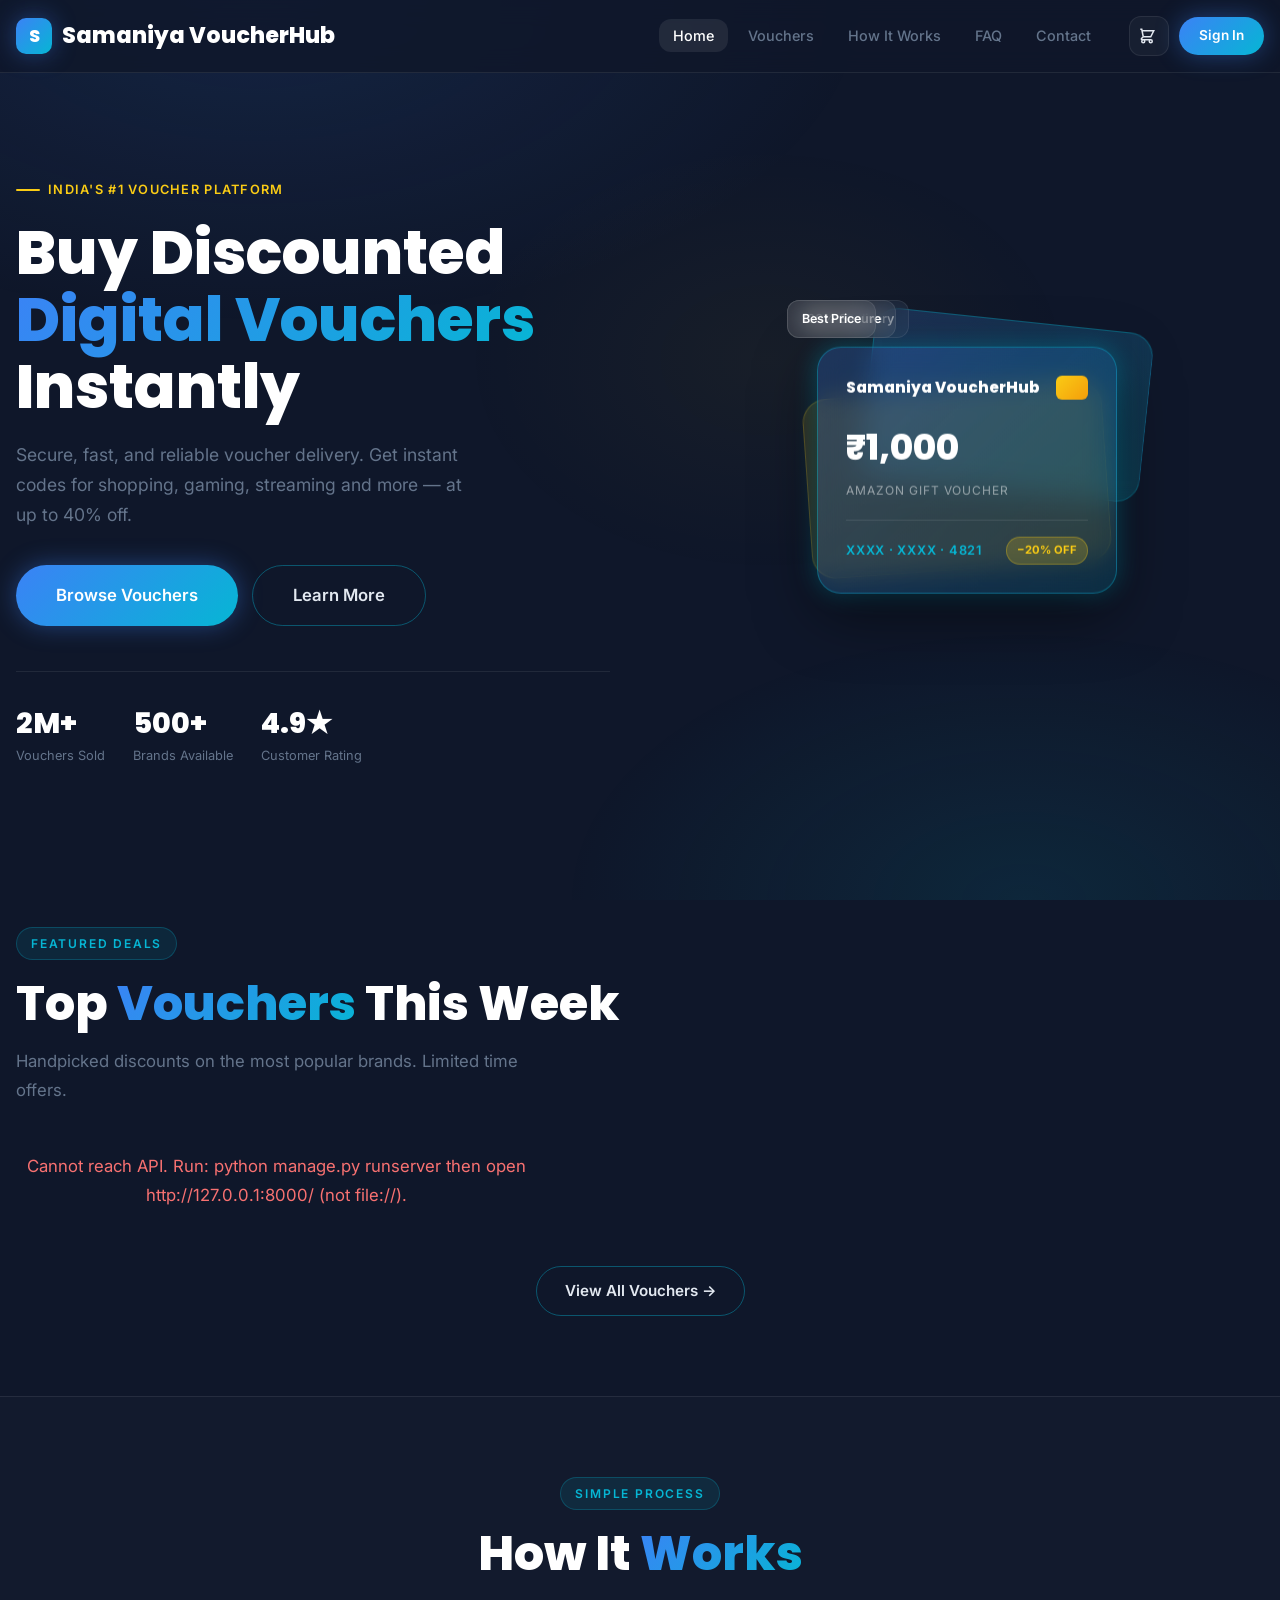
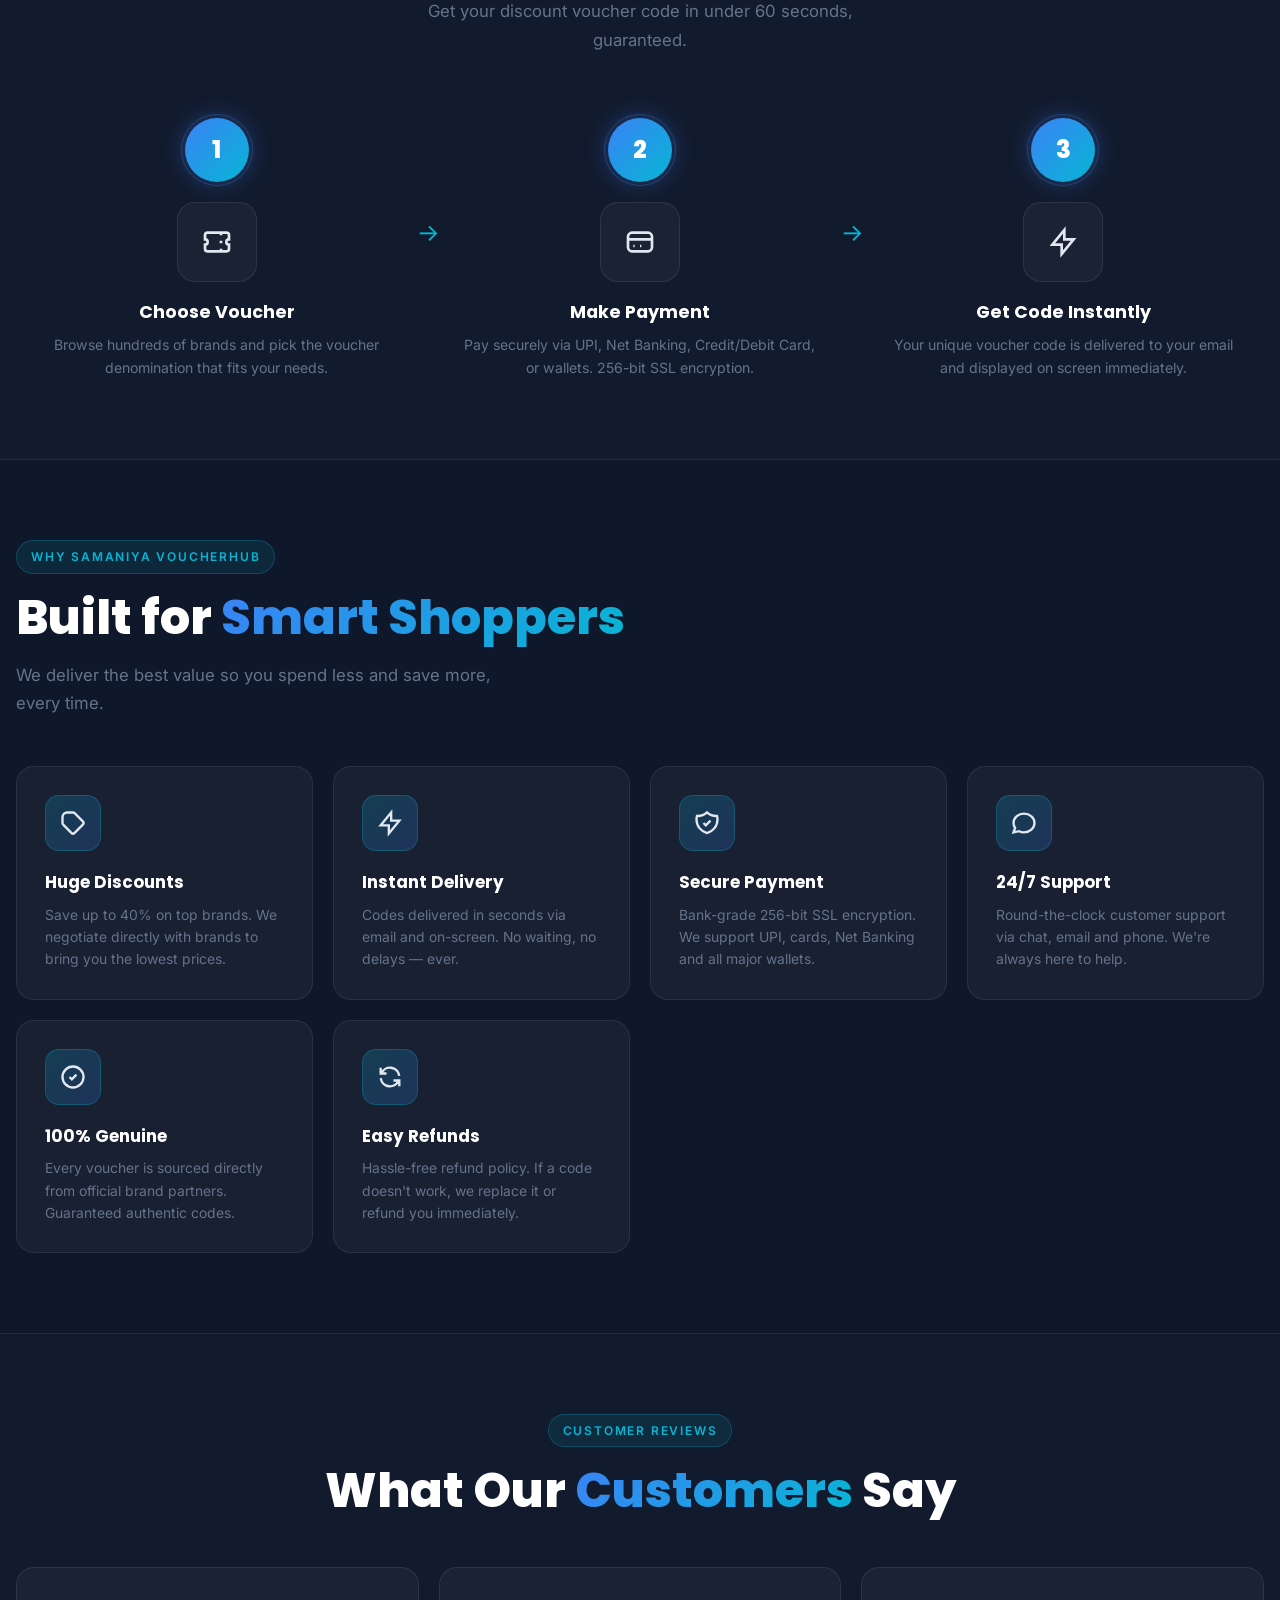
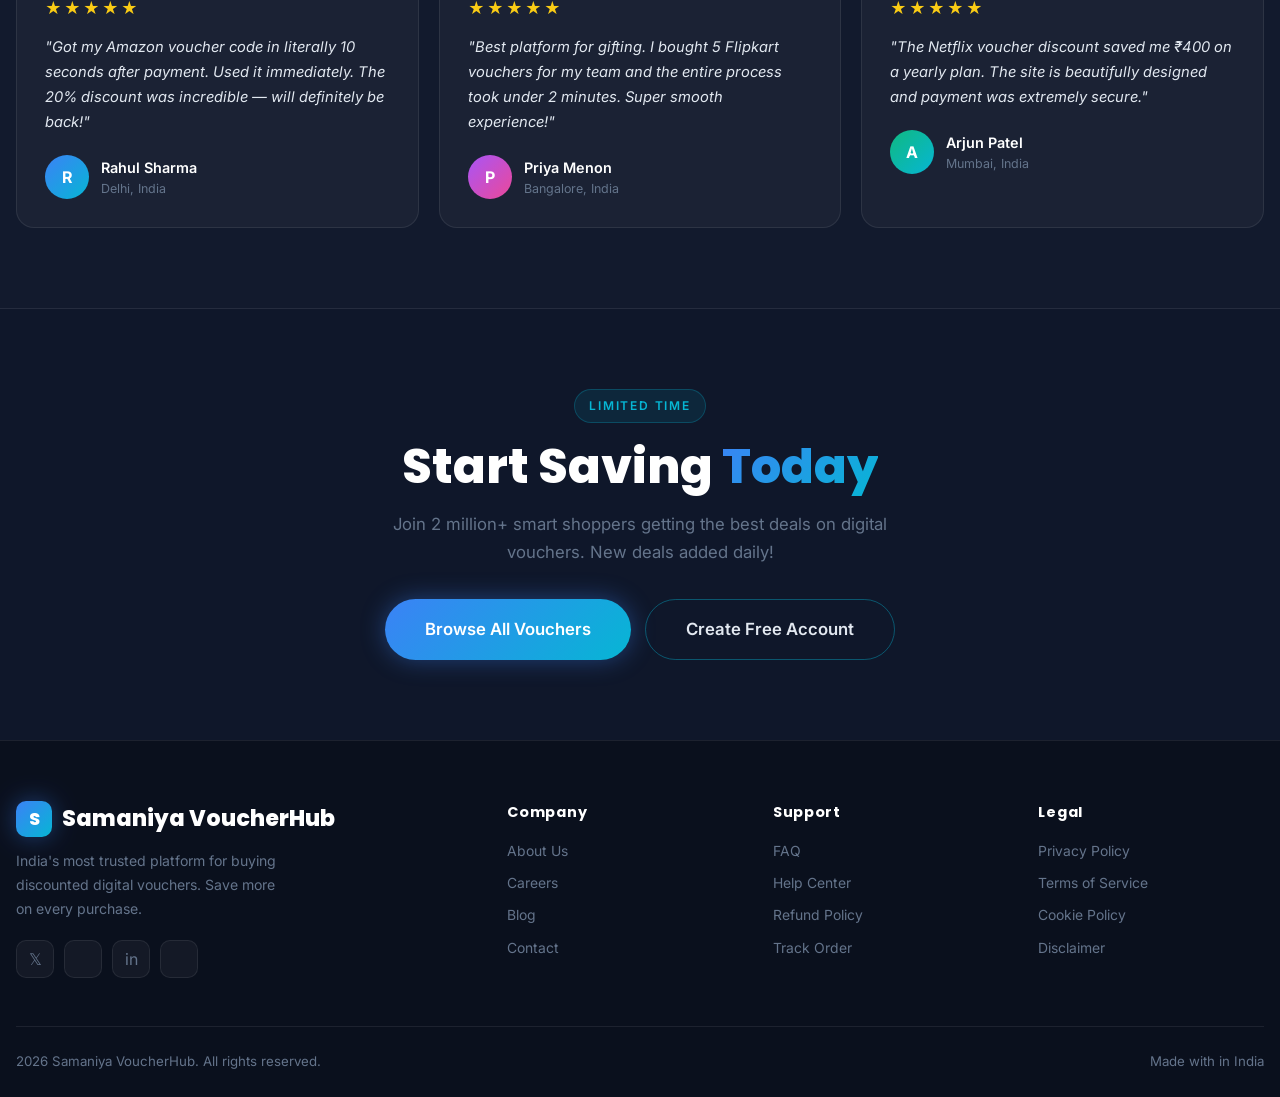
==== frontend/index.html @ b37094f5 "Initial commit - Samaniya VoucherHub" ====
<!DOCTYPE html>
<html lang="en">
<head>
  <meta charset="UTF-8" />
  <meta name="viewport" content="width=device-width, initial-scale=1.0" />
  <title>Samaniya VoucherHub — Buy Discounted Digital Vouchers Instantly</title>
  <link rel="stylesheet" href="css/style.css?v=12" />
</head>
<body>

<!-- Page Loader -->
<div id="loader">
  <div class="loader-inner">
    <div class="loader-logo">
      <div class="nav-logo-icon">S</div> Samaniya VoucherHub
    </div>
    <div class="loader-bar"><div class="loader-bar-fill"></div></div>
  </div>
</div>

<!-- Particles Canvas -->
<canvas id="particles" style="position:fixed;inset:0;width:100%;height:100%;pointer-events:none;z-index:0;opacity:0.6;"></canvas>

<!-- ── NAVBAR ──────────────────────────────────────────── -->
<nav class="navbar">
  <div class="nav-inner">
    <a href="index.html" class="nav-logo">
      <div class="nav-logo-icon">S</div> Samaniya VoucherHub
    </a>

    <ul class="nav-links">
      <li><a href="index.html" class="active">Home</a></li>
      <li><a href="vouchers.html">Vouchers</a></li>
      <li><a href="index.html#how-it-works">How It Works</a></li>
      <li><a href="faq.html">FAQ</a></li>
      <li><a href="contact.html">Contact</a></li>
    </ul>

    <div class="nav-actions">
      <a href="cart.html" class="cart-btn" title="Cart"><svg fill="none" stroke="currentColor" stroke-width="2" viewBox="0 0 24 24" style="width:18px;height:18px;vertical-align:text-bottom;margin-right:4px;"><path d="M3 3h2l.4 2M7 13h10l4-8H5.4M7 13L5.4 5M7 13l-2.293 2.293c-.63.63-.184 1.707.707 1.707H17m0 0a2 2 0 100 4 2 2 0 000-4zm-8 2a2 2 0 11-4 0 2 2 0 014 0z"></path></svg>
        <span class="cart-count" style="display:none">0</span>
      </a>
      <a href="login.html" class="btn btn-primary btn-sm">Sign In</a>
      <button class="hamburger" aria-label="Menu">
        
      </button>
    </div>
  </div>

  <!-- Mobile menu -->
  <div class="mobile-menu">
    <a href="index.html">Home</a>
    <a href="vouchers.html">Vouchers</a>
    <a href="index.html#how-it-works">How It Works</a>
    <a href="faq.html">FAQ</a>
    <a href="contact.html">Contact</a>
    <a href="login.html" style="color: var(--cyan); font-weight: 600;">Sign In</a>
  </div>
</nav>

<!-- ── HERO ───────────────────────────────────────────────── -->
<section class="hero">
  <!-- Left content -->
  <div class="hero-content">
    <div class="hero-eyebrow">India's #1 Voucher Platform</div>

    <h1 class="hero-title">
      Buy Discounted<br>
      <span class="text-gradient">Digital Vouchers</span><br>
      Instantly
    </h1>

    <p class="hero-sub">
      Secure, fast, and reliable voucher delivery. Get instant codes for shopping, gaming, streaming and more — at up to 40% off.
    </p>

    <div class="hero-btns">
      <a href="vouchers.html" class="btn btn-primary btn-lg">
         Browse Vouchers
      </a>
      <a href="index.html#how-it-works" class="btn btn-outline btn-lg">
        Learn More
      </a>
    </div>

    <div class="hero-stats">
      <div>
        <div class="hero-stat-num">2M+</div>
        <div class="hero-stat-label">Vouchers Sold</div>
      </div>
      <div>
        <div class="hero-stat-num">500+</div>
        <div class="hero-stat-label">Brands Available</div>
      </div>
      <div>
        <div class="hero-stat-num">4.9★</div>
        <div class="hero-stat-label">Customer Rating</div>
      </div>
    </div>
  </div>

  <!-- Right visual -->
  <div class="hero-visual">
    <div class="hero-card-stack">
      <!-- Background decorative cards -->
      <div class="hero-card-bg"></div>
      <div class="hero-card-bg"></div>

      <!-- Main floating voucher card -->
      <div class="hero-main-card">
        <div class="hero-card-top">
          <div class="hero-card-logo">Samaniya VoucherHub</div>
          <div class="hero-card-chip"></div>
        </div>
        <div class="hero-card-amount">₹1,000</div>
        <div class="hero-card-label">AMAZON GIFT VOUCHER</div>
        <div class="hero-card-bottom">
          <div class="hero-card-code">XXXX · XXXX · 4821</div>
          <div class="hero-card-badge">−20% OFF</div>
        </div>
      </div>

      <!-- Floating tags -->
      <div class="hero-float">
        <div class="float-tag"> Instant Delivery</div>
      </div>
      <div class="hero-float">
        <div class="float-tag"> 100% Secure</div>
      </div>
      <div class="hero-float">
        <div class="float-tag"> Best Price</div>
      </div>
    </div>
  </div>
</section>

<!-- ── FEATURED VOUCHERS ─────────────────────────────────── -->
<section class="voucher-section" id="featured">
  <div class="section-header reveal">
    <div class="section-label"> Featured Deals</div>
    <h2 class="section-title">Top <span class="text-gradient">Vouchers</span> This Week</h2>
    <p class="section-subtitle">Handpicked discounts on the most popular brands. Limited time offers.</p>
  </div>

  <p id="featured-vouchers-status" class="section-subtitle" style="display:none;margin-bottom:1rem;text-align:center;"></p>
  <div id="featured-vouchers-grid" class="vouchers-grid"></div>

  <div style="text-align:center;margin-top:2.5rem;">
    <a href="vouchers.html" class="btn btn-outline">View All Vouchers →</a>
  </div>
</section>

<!-- ── HOW IT WORKS ──────────────────────────────────────── -->
<section class="hiw-section" id="how-it-works">
  <div class="hiw-inner">
    <div class="hiw-header reveal">
      <div class="section-label"> Simple Process</div>
      <h2 class="section-title">How It <span class="text-gradient">Works</span></h2>
      <p class="section-subtitle">Get your discount voucher code in under 60 seconds, guaranteed.</p>
    </div>

    <div class="hiw-steps">

      <div class="hiw-step reveal">
        <div class="hiw-num">1</div>
        <div class="hiw-icon-wrap"><svg fill="none" stroke="currentColor" stroke-width="2" viewBox="0 0 24 24" style="width:32px;height:32px;"><path d="M15 5v2m0 4v2m0 4v2M5 5a2 2 0 00-2 2v3a2 2 0 110 4v3a2 2 0 002 2h14a2 2 0 002-2v-3a2 2 0 110-4V7a2 2 0 00-2-2H5z"></path></svg></div>
        <div class="hiw-step-title">Choose Voucher</div>
        <div class="hiw-step-desc">Browse hundreds of brands and pick the voucher denomination that fits your needs.</div>
      </div>

      <div class="hiw-arrow reveal">→</div>

      <div class="hiw-step reveal">
        <div class="hiw-num">2</div>
        <div class="hiw-icon-wrap"><svg fill="none" stroke="currentColor" stroke-width="2" viewBox="0 0 24 24" style="width:32px;height:32px;"><path d="M3 10h18M7 15h1m4 0h1m-7 4h12a3 3 0 003-3V8a3 3 0 00-3-3H6a3 3 0 00-3 3v8a3 3 0 003 3z"></path></svg></div>
        <div class="hiw-step-title">Make Payment</div>
        <div class="hiw-step-desc">Pay securely via UPI, Net Banking, Credit/Debit Card, or wallets. 256-bit SSL encryption.</div>
      </div>

      <div class="hiw-arrow reveal">→</div>

      <div class="hiw-step reveal">
        <div class="hiw-num">3</div>
        <div class="hiw-icon-wrap"><svg fill="none" stroke="currentColor" stroke-width="2" viewBox="0 0 24 24" style="width:32px;height:32px;"><path d="M13 10V3L4 14h7v7l9-11h-7z"></path></svg></div>
        <div class="hiw-step-title">Get Code Instantly</div>
        <div class="hiw-step-desc">Your unique voucher code is delivered to your email and displayed on screen immediately.</div>
      </div>

    </div>
  </div>
</section>

<!-- ── WHY CHOOSE US ─────────────────────────────────────── -->
<section class="features-section">
  <div class="section-header reveal">
    <div class="section-label"> Why Samaniya VoucherHub</div>
    <h2 class="section-title">Built for <span class="text-gradient">Smart Shoppers</span></h2>
    <p class="section-subtitle">We deliver the best value so you spend less and save more, every time.</p>
  </div>

  <div class="features-grid">
    <div class="feature-card reveal">
      <div class="feature-icon"><svg fill="none" stroke="currentColor" stroke-width="2" viewBox="0 0 24 24" style="width:28px;height:28px;"><path d="M7 7h.01M7 3h5c.512 0 1.024.195 1.414.586l7 7a2 2 0 010 2.828l-7 7a2 2 0 01-2.828 0l-7-7A1.994 1.994 0 013 12V7a4 4 0 014-4z"></path></svg></div>
      <div class="feature-title">Huge Discounts</div>
      <div class="feature-desc">Save up to 40% on top brands. We negotiate directly with brands to bring you the lowest prices.</div>
    </div>
    <div class="feature-card reveal">
      <div class="feature-icon"><svg fill="none" stroke="currentColor" stroke-width="2" viewBox="0 0 24 24" style="width:28px;height:28px;"><path d="M13 10V3L4 14h7v7l9-11h-7z"></path></svg></div>
      <div class="feature-title">Instant Delivery</div>
      <div class="feature-desc">Codes delivered in seconds via email and on-screen. No waiting, no delays — ever.</div>
    </div>
    <div class="feature-card reveal">
      <div class="feature-icon"><svg fill="none" stroke="currentColor" stroke-width="2" viewBox="0 0 24 24" style="width:28px;height:28px;"><path d="M9 12l2 2 4-4m5.618-4.016A11.955 11.955 0 0112 2.944a11.955 11.955 0 01-8.618 3.04A12.02 12.02 0 003 9c0 5.591 3.824 10.29 9 11.622 5.176-1.332 9-6.03 9-11.622 0-1.042-.133-2.052-.382-3.016z"></path></svg></div>
      <div class="feature-title">Secure Payment</div>
      <div class="feature-desc">Bank-grade 256-bit SSL encryption. We support UPI, cards, Net Banking and all major wallets.</div>
    </div>
    <div class="feature-card reveal">
      <div class="feature-icon"><svg fill="none" stroke="currentColor" stroke-width="2" viewBox="0 0 24 24" style="width:28px;height:28px;"><path d="M8 12h.01M12 12h.01M16 12h.01M21 12c0 4.418-4.03 8-9 8a9.863 9.863 0 01-4.255-.949L3 20l1.395-3.72C3.512 15.042 3 13.574 3 12c0-4.418 4.03-8 9-8s9 3.582 9 8z"></path></svg></div>
      <div class="feature-title">24/7 Support</div>
      <div class="feature-desc">Round-the-clock customer support via chat, email and phone. We're always here to help.</div>
    </div>
    <div class="feature-card reveal">
      <div class="feature-icon"><svg fill="none" stroke="currentColor" stroke-width="2" viewBox="0 0 24 24" style="width:28px;height:28px;"><path d="M9 12l2 2 4-4m6 2a9 9 0 11-18 0 9 9 0 0118 0z"></path></svg></div>
      <div class="feature-title">100% Genuine</div>
      <div class="feature-desc">Every voucher is sourced directly from official brand partners. Guaranteed authentic codes.</div>
    </div>
    <div class="feature-card reveal">
      <div class="feature-icon"><svg fill="none" stroke="currentColor" stroke-width="2" viewBox="0 0 24 24" style="width:28px;height:28px;"><path d="M4 4v5h.582m15.356 2A8.001 8.001 0 004.582 9m0 0H9m11 11v-5h-.581m0 0a8.003 8.003 0 01-15.357-2m15.357 2H15"></path></svg></div>
      <div class="feature-title">Easy Refunds</div>
      <div class="feature-desc">Hassle-free refund policy. If a code doesn't work, we replace it or refund you immediately.</div>
    </div>
  </div>
</section>

<!-- ── TESTIMONIALS ──────────────────────────────────────── -->
<section class="testimonials-section">
  <div class="testimonials-inner">
    <div class="testimonials-header reveal">
      <div class="section-label"> Customer Reviews</div>
      <h2 class="section-title">What Our <span class="text-gradient">Customers</span> Say</h2>
    </div>

    <div class="testimonials-grid">
      <div class="testi-card reveal">
        <div class="testi-stars">★★★★★</div>
        <div class="testi-text">"Got my Amazon voucher code in literally 10 seconds after payment. Used it immediately. The 20% discount was incredible — will definitely be back!"</div>
        <div class="testi-author">
          <div class="testi-avatar">R</div>
          <div>
            <div class="testi-name">Rahul Sharma</div>
            <div class="testi-role">Delhi, India</div>
          </div>
        </div>
      </div>

      <div class="testi-card reveal">
        <div class="testi-stars">★★★★★</div>
        <div class="testi-text">"Best platform for gifting. I bought 5 Flipkart vouchers for my team and the entire process took under 2 minutes. Super smooth experience!"</div>
        <div class="testi-author">
          <div class="testi-avatar" style="background:linear-gradient(135deg,#a855f7,#ec4899)">P</div>
          <div>
            <div class="testi-name">Priya Menon</div>
            <div class="testi-role">Bangalore, India</div>
          </div>
        </div>
      </div>

      <div class="testi-card reveal">
        <div class="testi-stars">★★★★★</div>
        <div class="testi-text">"The Netflix voucher discount saved me ₹400 on a yearly plan. The site is beautifully designed and payment was extremely secure."</div>
        <div class="testi-author">
          <div class="testi-avatar" style="background:linear-gradient(135deg,#10b981,#06b6d4)">A</div>
          <div>
            <div class="testi-name">Arjun Patel</div>
            <div class="testi-role">Mumbai, India</div>
          </div>
        </div>
      </div>
    </div>
  </div>
</section>

<!-- ── CTA BANNER ────────────────────────────────────────── -->
<section style="padding:80px 1rem;">
  <div style="max-width:700px;margin:auto;text-align:center;" class="reveal">
    <div class="section-label"> Limited Time</div>
    <h2 class="section-title">Start Saving <span class="text-gradient">Today</span></h2>
    <p class="section-subtitle" style="margin-inline:auto;margin-bottom:2rem;">
      Join 2 million+ smart shoppers getting the best deals on digital vouchers. New deals added daily!
    </p>
    <div style="display:flex;gap:14px;justify-content:center;flex-wrap:wrap;">
      <a href="vouchers.html" class="btn btn-primary btn-lg">Browse All Vouchers</a>
      <a href="login.html" class="btn btn-outline btn-lg">Create Free Account</a>
    </div>
  </div>
</section>

<!-- ── FOOTER ────────────────────────────────────────────── -->
<footer>
  <div class="footer-inner">
    <div class="footer-top">
      <div class="footer-brand">
        <div class="nav-logo" style="margin-bottom:12px;">
          <div class="nav-logo-icon">S</div> Samaniya VoucherHub
        </div>
        <p>India's most trusted platform for buying discounted digital vouchers. Save more on every purchase.</p>
        <div class="footer-social">
          <a href="#" class="social-btn" title="Twitter">𝕏</a>
          <a href="#" class="social-btn" title="Instagram"></a>
          <a href="#" class="social-btn" title="LinkedIn">in</a>
          <a href="#" class="social-btn" title="YouTube"></a>
        </div>
      </div>
      <div class="footer-col">
        <h4>Company</h4>
        <a href="#">About Us</a>
        <a href="#">Careers</a>
        <a href="#">Blog</a>
        <a href="contact.html">Contact</a>
      </div>
      <div class="footer-col">
        <h4>Support</h4>
        <a href="faq.html">FAQ</a>
        <a href="#">Help Center</a>
        <a href="#">Refund Policy</a>
        <a href="#">Track Order</a>
      </div>
      <div class="footer-col">
        <h4>Legal</h4>
        <a href="#">Privacy Policy</a>
        <a href="#">Terms of Service</a>
        <a href="#">Cookie Policy</a>
        <a href="#">Disclaimer</a>
      </div>
    </div>
    <div class="footer-bottom">
      <span> 2026 Samaniya VoucherHub. All rights reserved.</span>
      <span>Made with  in India</span>
    </div>
  </div>
</footer>

<!-- Toast -->
<div class="toast" id="toast">
  <span class="toast-icon" style="display:none;"></span>
  <span class="toast-msg"></span>
</div>

<script src="js/script.js?v=12"></script>
</body>
</html>
---- frontend/css/style.css ----
/* ============================================================
   Samaniya VoucherHub — Main Stylesheet
   Futuristic Glassmorphism Fintech Design
   ============================================================ */

@import url('https://fonts.googleapis.com/css2?family=Inter:wght@300;400;500;600;700&family=Poppins:wght@400;600;700;800&display=swap');

/* ── CSS Custom Properties ───────────────────────────────── */
:root {
  --deep-blue:    #0F172A;
  --navy:         #0d1526;
  --electric:     #3B82F6;
  --cyan:         #06B6D4;
  --yellow:       #FACC15;
  --pink:         #F472B6;
  --surface:      rgba(255,255,255,0.04);
  --surface-h:    rgba(255,255,255,0.08);
  --border:       rgba(255,255,255,0.08);
  --border-h:     rgba(6,182,212,0.4);
  --text:         #E2E8F0;
  --muted:        #64748B;
  --radius-sm:    12px;
  --radius:       18px;
  --radius-lg:    24px;
  --shadow:       0 8px 32px rgba(0,0,0,0.4);
  --glow-blue:    0 0 24px rgba(59,130,246,0.4);
  --glow-cyan:    0 0 24px rgba(6,182,212,0.4);
  --glow-yellow:  0 0 24px rgba(250,204,21,0.4);
  --transition:   0.3s cubic-bezier(0.4,0,0.2,1);
  --font-display: 'Poppins', sans-serif;
  --font-body:    'Inter', sans-serif;
}

/* ── Reset & Base ────────────────────────────────────────── */
*, *::before, *::after { box-sizing: border-box; margin: 0; padding: 0; }

html { scroll-behavior: smooth; font-size: 16px; }

body {
  font-family: var(--font-body);
  background: var(--deep-blue);
  color: var(--text);
  line-height: 1.6;
  overflow-x: hidden;
  min-height: 100vh;
}

/* Animated starfield background */
body::before {
  content: '';
  position: fixed;
  inset: 0;
  background:
    radial-gradient(ellipse 80% 60% at 20% 0%, rgba(59,130,246,0.12) 0%, transparent 60%),
    radial-gradient(ellipse 60% 50% at 80% 100%, rgba(6,182,212,0.10) 0%, transparent 60%),
    radial-gradient(ellipse 40% 40% at 60% 40%, rgba(250,204,21,0.04) 0%, transparent 60%);
  pointer-events: none;
  z-index: 0;
}

body > * { position: relative; z-index: 1; }

img { max-width: 100%; display: block; }
a { text-decoration: none; color: inherit; }
ul { list-style: none; }
button { cursor: pointer; font-family: var(--font-body); border: none; }

/* ── Utility Classes ─────────────────────────────────────── */
.container { width: min(1280px, 100% - 2rem); margin-inline: auto; }
.sr-only { position: absolute; width: 1px; height: 1px; overflow: hidden; clip: rect(0,0,0,0); }

.section-label {
  display: inline-flex;
  align-items: center;
  gap: 8px;
  font-size: 0.75rem;
  font-weight: 600;
  letter-spacing: 0.15em;
  text-transform: uppercase;
  color: var(--cyan);
  background: rgba(6,182,212,0.1);
  border: 1px solid rgba(6,182,212,0.25);
  padding: 6px 14px;
  border-radius: 99px;
  margin-bottom: 1rem;
}

.section-title {
  font-family: var(--font-display);
  font-size: clamp(2rem, 4vw, 3rem);
  font-weight: 800;
  line-height: 1.15;
  color: #fff;
  margin-bottom: 1rem;
}

.section-subtitle {
  font-size: 1.05rem;
  color: var(--muted);
  max-width: 520px;
  line-height: 1.7;
}

.text-gradient {
  background: linear-gradient(135deg, var(--electric), var(--cyan));
  -webkit-background-clip: text;
  -webkit-text-fill-color: transparent;
  background-clip: text;
}

.text-yellow { color: var(--yellow); }

/* ── Glass Card ──────────────────────────────────────────── */
.glass {
  background: var(--surface);
  backdrop-filter: blur(10px);
  -webkit-backdrop-filter: blur(10px);
  border: 1px solid var(--border);
  border-radius: var(--radius);
  box-shadow: var(--shadow);
}

/* ── Buttons ─────────────────────────────────────────────── */
.btn {
  display: inline-flex;
  align-items: center;
  gap: 8px;
  padding: 12px 28px;
  border-radius: 99px;
  font-weight: 600;
  font-size: 0.95rem;
  transition: var(--transition);
  white-space: nowrap;
}

.btn-primary {
  background: linear-gradient(135deg, var(--electric), var(--cyan));
  color: #fff;
  box-shadow: var(--glow-blue);
}
.btn-primary:hover {
  transform: translateY(-2px);
  box-shadow: 0 0 36px rgba(59,130,246,0.6);
}

.btn-outline {
  background: transparent;
  color: var(--text);
  border: 1px solid var(--border-h);
}
.btn-outline:hover {
  background: var(--surface-h);
  border-color: var(--cyan);
  color: var(--cyan);
  transform: translateY(-2px);
}

.btn-yellow {
  background: linear-gradient(135deg, var(--yellow), #f59e0b);
  color: #0F172A;
  font-weight: 700;
  box-shadow: var(--glow-yellow);
}
.btn-yellow:hover {
  transform: translateY(-2px);
  box-shadow: 0 0 40px rgba(250,204,21,0.7);
}

.btn-sm { padding: 8px 20px; font-size: 0.85rem; }
.btn-lg { padding: 16px 40px; font-size: 1.05rem; }

/* ── Navbar ──────────────────────────────────────────────── */
.navbar {
  position: sticky;
  top: 0;
  z-index: 100;
  background: rgba(15,23,42,0.8);
  backdrop-filter: blur(12px);
  -webkit-backdrop-filter: blur(12px);
  border-bottom: 1px solid var(--border);
  padding: 0 1rem;
}

.nav-inner {
  display: flex;
  align-items: center;
  gap: 24px;
  height: 72px;
  max-width: 1440px;
  margin-inline: auto;
}

.nav-logo {
  display: flex;
  align-items: center;
  gap: 10px;
  font-family: var(--font-display);
  font-size: 1.4rem;
  font-weight: 800;
  color: #fff;
  margin-right: auto; /* Pushes everything else to the right */
}
.nav-logo-icon {
  width: 36px; height: 36px;
  background: linear-gradient(135deg, var(--electric), var(--cyan));
  border-radius: 10px;
  display: grid;
  place-items: center;
  font-size: 1.1rem;
  box-shadow: var(--glow-blue);
}

.nav-links {
  display: flex;
  align-items: center;
  gap: 6px;
}
.nav-links a {
  padding: 8px 14px;
  border-radius: var(--radius-sm);
  font-size: 0.9rem;
  font-weight: 500;
  color: var(--muted);
  transition: var(--transition);
}
.nav-links a:hover, .nav-links a.active {
  color: #fff;
  background: var(--surface-h);
}

.nav-actions { display: flex; align-items: center; gap: 10px; }

.cart-btn {
  position: relative;
  background: var(--surface);
  border: 1px solid var(--border);
  color: var(--text);
  width: 40px; height: 40px;
  border-radius: var(--radius-sm);
  display: grid;
  place-items: center;
  font-size: 1.1rem;
  transition: var(--transition);
}
.cart-btn:hover { border-color: var(--cyan); color: var(--cyan); }
.cart-count {
  position: absolute;
  top: -6px; right: -6px;
  background: var(--yellow);
  color: #0F172A;
  font-size: 0.65rem;
  font-weight: 700;
  width: 18px; height: 18px;
  border-radius: 50%;
  display: grid;
  place-items: center;
}

.hamburger {
  display: none;
  flex-direction: column;
  gap: 5px;
  background: none;
  padding: 6px;
}
.hamburger span {
  display: block;
  width: 24px; height: 2px;
  background: var(--text);
  border-radius: 2px;
  transition: var(--transition);
}
.hamburger.active span:nth-child(1) { transform: translateY(7px) rotate(45deg); }
.hamburger.active span:nth-child(2) { opacity: 0; }
.hamburger.active span:nth-child(3) { transform: translateY(-7px) rotate(-45deg); }

/* Mobile nav */
.mobile-menu {
  display: none;
  flex-direction: column;
  gap: 4px;
  padding: 12px 0 16px;
  border-top: 1px solid var(--border);
}
.mobile-menu.open { display: flex; }
.mobile-menu a {
  padding: 10px 16px;
  border-radius: var(--radius-sm);
  color: var(--muted);
  font-weight: 500;
  transition: var(--transition);
}
.mobile-menu a:hover { color: #fff; background: var(--surface-h); }

/* ── Hero ────────────────────────────────────────────────── */
.hero {
  padding: 100px 1rem 80px;
  display: grid;
  grid-template-columns: 1fr 1fr;
  gap: 60px;
  align-items: center;
  max-width: 1280px;
  margin-inline: auto;
}

.hero-eyebrow {
  display: inline-flex;
  align-items: center;
  gap: 8px;
  font-size: 0.8rem;
  font-weight: 600;
  letter-spacing: 0.1em;
  text-transform: uppercase;
  color: var(--yellow);
  margin-bottom: 20px;
}
.hero-eyebrow::before {
  content: '';
  width: 24px; height: 2px;
  background: var(--yellow);
  border-radius: 2px;
}

.hero-title {
  font-family: var(--font-display);
  font-size: clamp(2.4rem, 5vw, 3.8rem);
  font-weight: 800;
  line-height: 1.1;
  color: #fff;
  margin-bottom: 1.2rem;
}

.hero-sub {
  font-size: 1.1rem;
  color: var(--muted);
  max-width: 460px;
  margin-bottom: 2.2rem;
  line-height: 1.7;
}

.hero-btns { display: flex; gap: 14px; flex-wrap: wrap; }

.hero-stats {
  display: flex;
  gap: 28px;
  margin-top: 2.8rem;
  padding-top: 1.8rem;
  border-top: 1px solid var(--border);
}
.hero-stat-num {
  font-family: var(--font-display);
  font-size: 1.8rem;
  font-weight: 800;
  color: #fff;
}
.hero-stat-label { font-size: 0.8rem; color: var(--muted); }

/* Hero visual */
.hero-visual {
  position: relative;
  display: flex;
  align-items: center;
  justify-content: center;
}

.hero-card-stack {
  position: relative;
  width: 360px;
  height: 340px;
}

.hero-card-bg {
  position: absolute;
  border-radius: var(--radius-lg);
  transition: var(--transition);
}
.hero-card-bg:nth-child(1) {
  width: 280px; height: 170px;
  background: linear-gradient(135deg, rgba(59,130,246,0.2), rgba(6,182,212,0.2));
  border: 1px solid rgba(6,182,212,0.3);
  top: 20px; right: 0;
  backdrop-filter: blur(10px);
  transform: rotate(6deg);
}
.hero-card-bg:nth-child(2) {
  width: 300px; height: 180px;
  background: linear-gradient(135deg, rgba(250,204,21,0.15), rgba(245,158,11,0.15));
  border: 1px solid rgba(250,204,21,0.25);
  top: 90px; left: 20px;
  backdrop-filter: blur(10px);
  transform: rotate(-4deg);
}

.hero-main-card {
  position: absolute;
  top: 50%; left: 50%;
  transform: translate(-50%, -50%);
  width: 300px;
  background: linear-gradient(135deg, rgba(59,130,246,0.25), rgba(6,182,212,0.15));
  border: 1px solid rgba(6,182,212,0.4);
  border-radius: var(--radius-lg);
  padding: 28px;
  backdrop-filter: blur(12px);
  box-shadow: 0 20px 60px rgba(0,0,0,0.5), var(--glow-cyan);
  animation: floatCard 4s ease-in-out infinite;
}

@keyframes floatCard {
  0%, 100% { transform: translate(-50%, -50%) translateY(0); }
  50% { transform: translate(-50%, -50%) translateY(-14px); }
}

.hero-card-top { display: flex; align-items: center; justify-content: space-between; margin-bottom: 20px; }
.hero-card-logo { font-family: var(--font-display); font-weight: 800; font-size: 0.95rem; color: #fff; }
.hero-card-chip {
  width: 32px; height: 24px;
  background: linear-gradient(135deg, var(--yellow), #f59e0b);
  border-radius: 6px;
}
.hero-card-amount {
  font-family: var(--font-display);
  font-size: 2.2rem;
  font-weight: 800;
  color: #fff;
  margin-bottom: 4px;
}
.hero-card-label { font-size: 0.75rem; color: rgba(255,255,255,0.5); letter-spacing: 0.08em; }
.hero-card-bottom {
  display: flex;
  align-items: center;
  justify-content: space-between;
  margin-top: 20px;
  padding-top: 16px;
  border-top: 1px solid rgba(255,255,255,0.1);
}
.hero-card-code { font-size: 0.8rem; color: var(--cyan); font-weight: 600; letter-spacing: 0.06em; }
.hero-card-badge {
  background: rgba(250,204,21,0.2);
  color: var(--yellow);
  font-size: 0.7rem;
  font-weight: 700;
  padding: 4px 10px;
  border-radius: 99px;
  border: 1px solid rgba(250,204,21,0.3);
}

/* Floating elements */
.hero-float {
  position: absolute;
  animation: floatBubble 3s ease-in-out infinite;
}
.hero-float:nth-child(1) { top: 10px; left: 10px; animation-delay: 0s; }
.hero-float:nth-child(2) { bottom: 30px; right: 10px; animation-delay: 1.2s; }
.hero-float:nth-child(3) { top: 40%; left: -20px; animation-delay: 0.6s; }

@keyframes floatBubble {
  0%, 100% { transform: translateY(0); }
  50% { transform: translateY(-10px); }
}

.float-tag {
  background: var(--surface);
  border: 1px solid var(--border);
  border-radius: var(--radius-sm);
  padding: 8px 14px;
  font-size: 0.78rem;
  font-weight: 600;
  color: #fff;
  backdrop-filter: blur(12px);
  white-space: nowrap;
  display: flex;
  align-items: center;
  gap: 6px;
}

/* ── Voucher Cards ───────────────────────────────────────── */
.voucher-section { padding: 80px 1rem; max-width: 1280px; margin-inline: auto; }
.section-header { margin-bottom: 3rem; }

.vouchers-grid {
  display: grid;
  grid-template-columns: repeat(auto-fill, minmax(300px, 1fr));
  gap: 24px;
}

.voucher-card {
  position: relative;
  border-radius: var(--radius-lg);
  display: flex;
  flex-direction: column;
  overflow: hidden;
  border: 1px solid var(--border);
  transition: transform 0.35s cubic-bezier(0.4,0,0.2,1), box-shadow 0.35s;
  cursor: default;
}

.vc-img-wrap {
  width: 100%;
  height: 160px;
  position: relative;
  background: rgba(0,0,0,0.2);
  border-bottom: 1px solid rgba(255,255,255,0.05);
}
.vc-img {
  width: 100%;
  height: 100%;
  object-fit: cover;
  transition: transform 0.5s;
}
.voucher-card:hover .vc-img {
  transform: scale(1.05);
}
.vc-body {
  padding: 24px;
  flex: 1;
  display: flex;
  flex-direction: column;
}

.voucher-card::before {
  content: '';
  position: absolute;
  inset: 0;
  border-radius: inherit;
  opacity: 0;
  pointer-events: none;
  transition: opacity 0.35s;
}

.voucher-card:hover {
  transform: translateY(-8px);
}

.voucher-card:hover::before { opacity: 1; }

/* Card color themes */
.vc-blue {
  background: linear-gradient(135deg, rgba(59,130,246,0.18) 0%, rgba(6,182,212,0.12) 100%);
}
.vc-blue:hover { box-shadow: 0 20px 60px rgba(59,130,246,0.3), var(--glow-blue); }
.vc-blue::before { background: linear-gradient(135deg, rgba(59,130,246,0.05), transparent); }

.vc-purple {
  background: linear-gradient(135deg, rgba(168,85,247,0.18) 0%, rgba(59,130,246,0.12) 100%);
}
.vc-purple:hover { box-shadow: 0 20px 60px rgba(168,85,247,0.3); }

.vc-cyan {
  background: linear-gradient(135deg, rgba(6,182,212,0.18) 0%, rgba(16,185,129,0.12) 100%);
}
.vc-cyan:hover { box-shadow: 0 20px 60px rgba(6,182,212,0.3), var(--glow-cyan); }

.vc-yellow {
  background: linear-gradient(135deg, rgba(250,204,21,0.18) 0%, rgba(245,158,11,0.12) 100%);
}
.vc-yellow:hover { box-shadow: 0 20px 60px rgba(250,204,21,0.25), var(--glow-yellow); }

.vc-pink {
  background: linear-gradient(135deg, rgba(244,114,182,0.18) 0%, rgba(168,85,247,0.12) 100%);
}
.vc-pink:hover { box-shadow: 0 20px 60px rgba(244,114,182,0.3); }

.vc-green {
  background: linear-gradient(135deg, rgba(16,185,129,0.18) 0%, rgba(6,182,212,0.12) 100%);
}
.vc-green:hover { box-shadow: 0 20px 60px rgba(16,185,129,0.3); }

.vc-top {
  display: flex;
  align-items: flex-start;
  justify-content: space-between;
  margin-bottom: 20px;
}

.vc-icon {
  width: 52px; height: 52px;
  border-radius: 14px;
  display: grid;
  place-items: center;
  font-size: 1.5rem;
  background: rgba(255,255,255,0.08);
  border: 1px solid rgba(255,255,255,0.1);
}

.vc-badge {
  font-size: 0.72rem;
  font-weight: 700;
  padding: 5px 12px;
  border-radius: 99px;
  letter-spacing: 0.05em;
}
.badge-hot { background: rgba(239,68,68,0.2); color: #f87171; border: 1px solid rgba(239,68,68,0.3); }
.badge-new { background: rgba(16,185,129,0.2); color: #34d399; border: 1px solid rgba(16,185,129,0.3); }
.badge-popular { background: rgba(250,204,21,0.2); color: var(--yellow); border: 1px solid rgba(250,204,21,0.3); }

.vc-brand { font-size: 0.8rem; color: var(--muted); margin-bottom: 4px; }
.vc-name {
  font-family: var(--font-display);
  font-size: 1.15rem;
  font-weight: 700;
  color: #fff;
  margin-bottom: 16px;
}

.vc-prices {
  display: flex;
  align-items: baseline;
  gap: 10px;
  margin-bottom: 16px;
}
.vc-price {
  font-family: var(--font-display);
  font-size: 1.9rem;
  font-weight: 800;
  color: #fff;
}
.vc-original {
  font-size: 0.9rem;
  color: var(--muted);
  text-decoration: line-through;
}
.vc-discount {
  font-size: 0.8rem;
  font-weight: 700;
  color: #34d399;
  background: rgba(16,185,129,0.1);
  padding: 3px 8px;
  border-radius: 6px;
}

.vc-divider {
  height: 1px;
  background: rgba(255,255,255,0.07);
  margin: 16px 0;
}

.vc-meta {
  display: flex;
  align-items: center;
  gap: 16px;
  margin-bottom: 20px;
}
.vc-meta-item {
  display: flex;
  align-items: center;
  gap: 5px;
  font-size: 0.78rem;
  color: var(--muted);
}

.vc-btn {
  position: relative;
  z-index: 10;
  width: 100%;
  padding: 12px;
  border-radius: var(--radius-sm);
  font-weight: 600;
  font-size: 0.9rem;
  background: rgba(255,255,255,0.07);
  border: 1px solid rgba(255,255,255,0.1);
  color: #fff;
  transition: var(--transition);
  display: flex;
  align-items: center;
  justify-content: center;
  gap: 8px;
}
.vc-btn:hover {
  background: linear-gradient(135deg, var(--electric), var(--cyan));
  border-color: transparent;
  box-shadow: var(--glow-blue);
  transform: none;
}
.vc-btn:disabled { opacity: 0.88; cursor: not-allowed; }

/* ── How It Works ────────────────────────────────────────── */
.hiw-section {
  padding: 80px 1rem;
  background: rgba(255,255,255,0.015);
  border-top: 1px solid var(--border);
  border-bottom: 1px solid var(--border);
}

.hiw-inner { max-width: 1280px; margin-inline: auto; }
.hiw-header { text-align: center; margin-bottom: 4rem; }
.hiw-header .section-subtitle { margin-inline: auto; }

.hiw-steps {
  display: grid;
  grid-template-columns: 1fr auto 1fr auto 1fr;
  align-items: start;
  gap: 0;
}

.hiw-arrow {
  align-self: center;
  margin-top: -2rem;
  color: var(--cyan);
  font-size: 1.5rem;
  opacity: 0.5;
}

.hiw-step {
  text-align: center;
  padding: 0 20px;
}

.hiw-num {
  width: 64px; height: 64px;
  border-radius: 50%;
  background: linear-gradient(135deg, var(--electric), var(--cyan));
  display: flex;
  align-items: center;
  justify-content: center;
  font-family: var(--font-display);
  font-size: 1.5rem;
  font-weight: 800;
  color: #fff;
  margin: 0 auto 20px;
  box-shadow: var(--glow-blue);
  position: relative;
}
.hiw-num::after {
  content: '';
  position: absolute;
  inset: -4px;
  border-radius: 50%;
  border: 1px solid rgba(59,130,246,0.3);
}

.hiw-icon-wrap {
  width: 80px; height: 80px;
  border-radius: var(--radius);
  background: var(--surface);
  border: 1px solid var(--border);
  display: grid;
  place-items: center;
  font-size: 2rem;
  margin: 0 auto 16px;
  transition: var(--transition);
}
.hiw-step:hover .hiw-icon-wrap {
  background: rgba(6,182,212,0.1);
  border-color: var(--cyan);
  box-shadow: var(--glow-cyan);
}

.hiw-step-title {
  font-family: var(--font-display);
  font-size: 1.1rem;
  font-weight: 700;
  color: #fff;
  margin-bottom: 8px;
}
.hiw-step-desc { font-size: 0.88rem; color: var(--muted); line-height: 1.6; }

/* ── Features ────────────────────────────────────────────── */
.features-section { padding: 80px 1rem; max-width: 1280px; margin-inline: auto; }

.features-grid {
  display: grid;
  grid-template-columns: repeat(auto-fill, minmax(240px, 1fr));
  gap: 20px;
}

.feature-card {
  padding: 28px;
  border-radius: var(--radius);
  background: var(--surface);
  border: 1px solid var(--border);
  transition: var(--transition);
}
.feature-card:hover {
  background: var(--surface-h);
  border-color: var(--border-h);
  transform: translateY(-4px);
  box-shadow: var(--glow-cyan);
}

.feature-icon {
  width: 56px; height: 56px;
  border-radius: 14px;
  background: linear-gradient(135deg, rgba(6,182,212,0.2), rgba(59,130,246,0.2));
  border: 1px solid rgba(6,182,212,0.25);
  display: grid;
  place-items: center;
  font-size: 1.5rem;
  margin-bottom: 18px;
}

.feature-title {
  font-family: var(--font-display);
  font-size: 1.05rem;
  font-weight: 700;
  color: #fff;
  margin-bottom: 8px;
}
.feature-desc { font-size: 0.87rem; color: var(--muted); line-height: 1.6; }

/* ── Testimonials ────────────────────────────────────────── */
.testimonials-section {
  padding: 80px 1rem;
  background: rgba(255,255,255,0.015);
  border-top: 1px solid var(--border);
  border-bottom: 1px solid var(--border);
}
.testimonials-inner { max-width: 1280px; margin-inline: auto; }
.testimonials-header { text-align: center; margin-bottom: 3rem; }

.testimonials-grid {
  display: grid;
  grid-template-columns: repeat(auto-fill, minmax(300px, 1fr));
  gap: 20px;
}

.testi-card {
  padding: 28px;
  border-radius: var(--radius);
  background: var(--surface);
  border: 1px solid var(--border);
  transition: var(--transition);
}
.testi-card:hover {
  background: var(--surface-h);
  border-color: var(--border-h);
  transform: translateY(-4px);
}

.testi-stars { color: var(--yellow); margin-bottom: 14px; font-size: 1rem; letter-spacing: 2px; }
.testi-text { font-size: 0.92rem; color: var(--text); line-height: 1.7; margin-bottom: 20px; font-style: italic; }

.testi-author { display: flex; align-items: center; gap: 12px; }
.testi-avatar {
  width: 44px; height: 44px;
  border-radius: 50%;
  background: linear-gradient(135deg, var(--electric), var(--cyan));
  display: grid;
  place-items: center;
  font-weight: 700;
  font-size: 1rem;
  color: #fff;
  flex-shrink: 0;
}
.testi-name { font-weight: 600; font-size: 0.9rem; color: #fff; }
.testi-role { font-size: 0.78rem; color: var(--muted); }

/* ── Footer ──────────────────────────────────────────────── */
footer {
  background: rgba(0,0,0,0.3);
  border-top: 1px solid var(--border);
  padding: 60px 1rem 24px;
}
.footer-inner { max-width: 1280px; margin-inline: auto; }

.footer-top {
  display: grid;
  grid-template-columns: 2fr 1fr 1fr 1fr;
  gap: 40px;
  margin-bottom: 48px;
}

.footer-brand p { font-size: 0.88rem; color: var(--muted); margin-top: 12px; max-width: 260px; line-height: 1.7; }

.footer-social {
  display: flex;
  gap: 10px;
  margin-top: 20px;
}
.social-btn {
  width: 38px; height: 38px;
  border-radius: 10px;
  background: var(--surface);
  border: 1px solid var(--border);
  display: grid;
  place-items: center;
  font-size: 1rem;
  transition: var(--transition);
  color: var(--muted);
}
.social-btn:hover { border-color: var(--cyan); color: var(--cyan); background: rgba(6,182,212,0.1); }

.footer-col h4 {
  font-family: var(--font-display);
  font-size: 0.9rem;
  font-weight: 700;
  color: #fff;
  margin-bottom: 16px;
  letter-spacing: 0.05em;
}
.footer-col a {
  display: block;
  font-size: 0.87rem;
  color: var(--muted);
  margin-bottom: 10px;
  transition: color 0.2s;
}
.footer-col a:hover { color: var(--cyan); }

.footer-bottom {
  display: flex;
  align-items: center;
  justify-content: space-between;
  padding-top: 24px;
  border-top: 1px solid var(--border);
  font-size: 0.83rem;
  color: var(--muted);
}

/* ── Filter / Search (vouchers page) ─────────────────────── */
.page-hero {
  padding: 60px 1rem 40px;
  max-width: 1280px;
  margin-inline: auto;
}

.search-bar {
  display: flex;
  align-items: center;
  gap: 12px;
  background: var(--surface);
  border: 1px solid var(--border);
  border-radius: 99px;
  padding: 6px 6px 6px 20px;
  max-width: 540px;
  transition: border-color 0.2s;
}
.search-bar:focus-within { border-color: var(--cyan); box-shadow: var(--glow-cyan); }
.search-bar input {
  flex: 1;
  background: none;
  border: none;
  outline: none;
  font-family: var(--font-body);
  font-size: 0.95rem;
  color: var(--text);
}
.search-bar input::placeholder { color: var(--muted); }

.filter-tabs {
  display: flex;
  flex-wrap: wrap;
  gap: 10px;
  margin-top: 24px;
}
.filter-tab {
  padding: 8px 20px;
  border-radius: 99px;
  font-size: 0.85rem;
  font-weight: 600;
  background: var(--surface);
  border: 1px solid var(--border);
  color: var(--muted);
  transition: var(--transition);
  cursor: pointer;
}
.filter-tab:hover, .filter-tab.active {
  background: linear-gradient(135deg, var(--electric), var(--cyan));
  border-color: transparent;
  color: #fff;
  box-shadow: var(--glow-blue);
}

/* ── Cart Page ───────────────────────────────────────────── */
.cart-section { padding: 60px 1rem; max-width: 1280px; margin-inline: auto; }
.cart-layout { display: grid; grid-template-columns: 1fr 360px; gap: 28px; align-items: start; }

.cart-item {
  display: flex;
  align-items: center;
  gap: 16px;
  padding: 20px;
  border-radius: var(--radius);
  background: var(--surface);
  border: 1px solid var(--border);
  margin-bottom: 14px;
  transition: var(--transition);
}
.cart-item:hover { border-color: var(--border-h); }

.cart-item-icon {
  width: 56px; height: 56px;
  border-radius: 14px;
  display: grid;
  place-items: center;
  font-size: 1.4rem;
  flex-shrink: 0;
  background: rgba(255,255,255,0.06);
}

.cart-item-info { flex: 1; }
.cart-item-name { font-weight: 600; color: #fff; margin-bottom: 2px; }
.cart-item-sub { font-size: 0.8rem; color: var(--muted); }

.qty-ctrl {
  display: flex;
  align-items: center;
  gap: 10px;
  background: rgba(255,255,255,0.05);
  border: 1px solid var(--border);
  border-radius: 10px;
  padding: 4px;
}
.qty-btn {
  width: 30px; height: 30px;
  border-radius: 8px;
  background: var(--surface-h);
  border: none;
  color: #fff;
  font-size: 1.1rem;
  display: grid;
  place-items: center;
  transition: var(--transition);
}
.qty-btn:hover { background: var(--electric); }
.qty-num { width: 28px; text-align: center; font-weight: 600; }

.cart-item-price { font-family: var(--font-display); font-weight: 700; font-size: 1.1rem; color: #fff; }

.remove-btn {
  background: rgba(239,68,68,0.1);
  border: 1px solid rgba(239,68,68,0.2);
  color: #f87171;
  width: 36px; height: 36px;
  border-radius: 10px;
  display: grid;
  place-items: center;
  font-size: 1rem;
  transition: var(--transition);
}
.remove-btn:hover { background: rgba(239,68,68,0.25); }

.cart-summary {
  padding: 28px;
  border-radius: var(--radius-lg);
  background: var(--surface);
  border: 1px solid var(--border);
  position: sticky;
  top: 88px;
}
.cart-summary h3 {
  font-family: var(--font-display);
  font-size: 1.1rem;
  font-weight: 700;
  color: #fff;
  margin-bottom: 20px;
  padding-bottom: 16px;
  border-bottom: 1px solid var(--border);
}
.summary-row {
  display: flex;
  justify-content: space-between;
  margin-bottom: 12px;
  font-size: 0.9rem;
  color: var(--muted);
}
.summary-row.total {
  font-weight: 700;
  font-size: 1.1rem;
  color: #fff;
  margin-top: 16px;
  padding-top: 16px;
  border-top: 1px solid var(--border);
}
.summary-row.total span:last-child { color: var(--cyan); }

.coupon-input {
  display: flex;
  gap: 8px;
  margin: 20px 0;
}
.coupon-input input {
  flex: 1;
  background: rgba(255,255,255,0.04);
  border: 1px solid var(--border);
  border-radius: var(--radius-sm);
  padding: 10px 14px;
  font-family: var(--font-body);
  font-size: 0.9rem;
  color: var(--text);
  outline: none;
  transition: border-color 0.2s;
}
.coupon-input input:focus { border-color: var(--cyan); }

/* ── Checkout ────────────────────────────────────────────── */
.checkout-section { padding: 60px 1rem; max-width: 1280px; margin-inline: auto; }
.checkout-layout { display: grid; grid-template-columns: 1fr 380px; gap: 28px; align-items: start; }

.checkout-form label {
  display: block;
  font-size: 0.82rem;
  font-weight: 600;
  color: var(--muted);
  letter-spacing: 0.06em;
  text-transform: uppercase;
  margin-bottom: 6px;
}
.checkout-form input,
.checkout-form select,
.checkout-form textarea {
  width: 100%;
  background: rgba(255,255,255,0.04);
  border: 1px solid var(--border);
  border-radius: var(--radius-sm);
  padding: 12px 16px;
  font-family: var(--font-body);
  font-size: 0.95rem;
  color: var(--text);
  outline: none;
  transition: border-color 0.2s, box-shadow 0.2s;
  margin-bottom: 18px;
}
.checkout-form input:focus,
.checkout-form select:focus,
.checkout-form textarea:focus {
  border-color: var(--cyan);
  box-shadow: 0 0 0 3px rgba(6,182,212,0.12);
}
.checkout-form select { appearance: none; }

.form-row { display: grid; grid-template-columns: 1fr 1fr; gap: 16px; }

.payment-methods { display: flex; flex-direction: column; gap: 12px; margin-bottom: 20px; }
.pay-method {
  display: flex;
  align-items: center;
  gap: 14px;
  padding: 16px;
  border-radius: var(--radius-sm);
  border: 1px solid var(--border);
  cursor: pointer;
  transition: var(--transition);
}
.pay-method:hover, .pay-method.selected {
  border-color: var(--cyan);
  background: rgba(6,182,212,0.06);
}
.pay-method input[type="radio"] { accent-color: var(--cyan); width: 18px; height: 18px; }
.pay-method-icon { font-size: 1.4rem; }
.pay-method-label { font-weight: 600; font-size: 0.92rem; color: #fff; }
.pay-method-sub { font-size: 0.77rem; color: var(--muted); }

/* ── Login ───────────────────────────────────────────────── */
.auth-page {
  min-height: 100vh;
  display: grid;
  place-items: center;
  padding: 40px 1rem;
}

.auth-card {
  width: min(440px, 100%);
  padding: 44px;
  border-radius: var(--radius-lg);
  background: rgba(255,255,255,0.04);
  border: 1px solid var(--border);
  backdrop-filter: blur(20px);
  box-shadow: 0 24px 80px rgba(0,0,0,0.5);
}

.auth-logo {
  text-align: center;
  margin-bottom: 32px;
}
.auth-title {
  font-family: var(--font-display);
  font-size: 1.8rem;
  font-weight: 800;
  color: #fff;
  margin-bottom: 6px;
}
.auth-sub { font-size: 0.9rem; color: var(--muted); }

.auth-card label {
  display: block;
  font-size: 0.82rem;
  font-weight: 600;
  color: var(--muted);
  letter-spacing: 0.06em;
  text-transform: uppercase;
  margin-bottom: 6px;
}
.auth-card input {
  width: 100%;
  background: rgba(255,255,255,0.04);
  border: 1px solid var(--border);
  border-radius: var(--radius-sm);
  padding: 13px 16px;
  font-family: var(--font-body);
  font-size: 0.95rem;
  color: var(--text);
  outline: none;
  transition: border-color 0.2s, box-shadow 0.2s;
  margin-bottom: 18px;
}
.auth-card input:focus {
  border-color: var(--cyan);
  box-shadow: 0 0 0 3px rgba(6,182,212,0.12);
}
.auth-card input::placeholder { color: var(--muted); }

.auth-forgot {
  font-size: 0.83rem;
  color: var(--cyan);
  float: right;
  margin-top: -14px;
  margin-bottom: 20px;
  display: block;
  transition: opacity 0.2s;
}
.auth-forgot:hover { opacity: 0.7; }

.auth-divider {
  display: flex;
  align-items: center;
  gap: 12px;
  margin: 24px 0;
  color: var(--muted);
  font-size: 0.83rem;
}
.auth-divider::before, .auth-divider::after {
  content: '';
  flex: 1;
  height: 1px;
  background: var(--border);
}

.auth-footer { text-align: center; margin-top: 24px; font-size: 0.87rem; color: var(--muted); }
.auth-footer a { color: var(--cyan); font-weight: 600; }

/* ── FAQ ─────────────────────────────────────────────────── */
.faq-section { padding: 80px 1rem; max-width: 760px; margin-inline: auto; }

.faq-item {
  border: 1px solid var(--border);
  border-radius: var(--radius);
  margin-bottom: 12px;
  overflow: hidden;
  transition: border-color 0.2s;
}
.faq-item.open { border-color: var(--border-h); }

.faq-q {
  display: flex;
  align-items: center;
  justify-content: space-between;
  padding: 20px 24px;
  cursor: pointer;
  font-weight: 600;
  font-size: 0.97rem;
  color: #fff;
  background: var(--surface);
  gap: 12px;
  transition: background 0.2s;
  user-select: none;
}
.faq-q:hover { background: var(--surface-h); }

.faq-icon {
  width: 28px; height: 28px;
  border-radius: 8px;
  background: rgba(6,182,212,0.1);
  border: 1px solid rgba(6,182,212,0.2);
  display: grid;
  place-items: center;
  font-size: 0.9rem;
  color: var(--cyan);
  flex-shrink: 0;
  transition: transform 0.3s;
}
.faq-item.open .faq-icon { transform: rotate(45deg); background: rgba(6,182,212,0.2); }

.faq-a {
  max-height: 0;
  overflow: hidden;
  transition: max-height 0.4s cubic-bezier(0.4,0,0.2,1), padding 0.3s;
}
.faq-a-inner {
  padding: 0 24px 20px;
  font-size: 0.92rem;
  color: var(--muted);
  line-height: 1.75;
  background: var(--surface);
}
.faq-item.open .faq-a { max-height: 300px; }

/* ── Contact ─────────────────────────────────────────────── */
.contact-section { padding: 80px 1rem; max-width: 1280px; margin-inline: auto; }
.contact-layout { display: grid; grid-template-columns: 1fr 1fr; gap: 60px; align-items: start; }

.contact-info-item {
  display: flex;
  gap: 16px;
  margin-bottom: 28px;
}
.contact-icon {
  width: 48px; height: 48px;
  border-radius: 14px;
  background: rgba(6,182,212,0.1);
  border: 1px solid rgba(6,182,212,0.25);
  display: grid;
  place-items: center;
  font-size: 1.2rem;
  flex-shrink: 0;
}
.contact-info-title { font-weight: 600; color: #fff; margin-bottom: 3px; }
.contact-info-val { font-size: 0.9rem; color: var(--muted); }

.contact-form input,
.contact-form textarea,
.contact-form select {
  width: 100%;
  background: rgba(255,255,255,0.04);
  border: 1px solid var(--border);
  border-radius: var(--radius-sm);
  padding: 13px 16px;
  font-family: var(--font-body);
  font-size: 0.95rem;
  color: var(--text);
  outline: none;
  transition: border-color 0.2s, box-shadow 0.2s;
  margin-bottom: 16px;
}
.contact-form input:focus,
.contact-form textarea:focus {
  border-color: var(--cyan);
  box-shadow: 0 0 0 3px rgba(6,182,212,0.12);
}
.contact-form input::placeholder,
.contact-form textarea::placeholder { color: var(--muted); }
.contact-form textarea { resize: vertical; min-height: 130px; }
.contact-form label {
  display: block;
  font-size: 0.82rem;
  font-weight: 600;
  color: var(--muted);
  letter-spacing: 0.06em;
  text-transform: uppercase;
  margin-bottom: 6px;
}

/* ── Loading Overlay ─────────────────────────────────────── */
#loader {
  position: fixed;
  inset: 0;
  background: #020617;
  display: grid;
  place-items: center;
  z-index: 99999;
  overflow: hidden;
  transition: opacity 1s cubic-bezier(0.4, 0, 0.2, 1), visibility 1s;
}

/* Pinterest Style Background Blobs */
#loader::before, #loader::after {
  content: '';
  position: absolute;
  border-radius: 50%;
  filter: blur(80px);
  z-index: 0;
  opacity: 0.15;
  animation: blobMove 10s infinite alternate ease-in-out;
}
#loader::before {
  width: 400px;
  height: 400px;
  background: var(--electric);
  top: -100px;
  left: -100px;
}
#loader::after {
  width: 300px;
  height: 300px;
  background: var(--cyan);
  bottom: -50px;
  right: -50px;
  animation-delay: -5s;
}

#loader.hidden { opacity: 0; visibility: hidden; }

.loader-inner { 
  text-align: center; 
  position: relative;
  z-index: 2;
}

/* Liquid Circle Logo */
.loader-logo {
  font-family: var(--font-display);
  font-size: 2.8rem;
  font-weight: 800;
  color: #fff;
  margin-bottom: 20px;
  display: flex;
  flex-direction: column;
  align-items: center;
  gap: 24px;
  letter-spacing: -1px;
}

.loader-logo .nav-logo-icon {
  width: 80px;
  height: 80px;
  font-size: 2.5rem;
  border-radius: 24px;
  position: relative;
  overflow: hidden;
  background: rgba(255,255,255,0.03);
  border: 1px solid rgba(255,255,255,0.1);
  box-shadow: 0 10px 40px rgba(0,0,0,0.3);
  display: flex;
  align-items: center;
  justify-content: center;
}

/* The Liquid Wave Effect */
.loader-logo .nav-logo-icon::after {
  content: '';
  position: absolute;
  bottom: 0;
  left: 50%;
  width: 200%;
  height: 200%;
  background: linear-gradient(135deg, var(--electric), var(--cyan));
  transform-origin: center bottom;
  border-radius: 40%;
  z-index: -1;
  animation: liquidWave 3s infinite linear, liquidRise 2s forwards ease-out;
}

.loader-bar {
  width: 180px;
  height: 4px;
  background: rgba(255,255,255,0.05);
  border-radius: 99px;
  margin: 0 auto;
  overflow: hidden;
  backdrop-filter: blur(5px);
}
.loader-bar-fill {
  height: 100%;
  width: 0%;
  background: #fff;
  box-shadow: 0 0 15px #fff;
  animation: loadFill 2s cubic-bezier(0.65, 0, 0.35, 1) forwards;
}

/* Animations */
@keyframes blobMove {
  0% { transform: translate(0, 0) scale(1); }
  100% { transform: translate(100px, 50px) scale(1.2); }
}

@keyframes liquidWave {
  from { transform: translateX(-50%) rotate(0deg); }
  to { transform: translateX(-50%) rotate(360deg); }
}

@keyframes liquidRise {
  from { bottom: -100%; }
  to { bottom: -20%; }
}

@keyframes logoIn {
  from { opacity: 0; transform: scale(0.9); }
  to { opacity: 1; transform: scale(1); }
}

@keyframes loadFill {


  from { width: 0%; }
  to { width: 100%; }
}

/* ── Scroll Reveal ───────────────────────────────────────── */
.reveal {
  opacity: 0;
  transform: translateY(28px);
  transition: opacity 0.65s cubic-bezier(0.4,0,0.2,1), transform 0.65s cubic-bezier(0.4,0,0.2,1);
}
.reveal.visible { opacity: 1; transform: translateY(0); }

/* ── Toast ───────────────────────────────────────────────── */
.toast {
  position: fixed !important;
  top: 32px !important;
  left: 50% !important;
  bottom: auto !important;
  right: auto !important;
  transform: translateX(-50%) translateY(-40px) !important;
  background: var(--surface);
  border: 1px solid var(--border-h);
  border-radius: var(--radius);
  padding: 14px 20px;
  display: flex;
  align-items: center;
  gap: 12px;
  font-size: 0.95rem;
  color: #fff;
  box-shadow: var(--shadow-xl), 0 0 30px rgba(6,182,212,0.1);
  backdrop-filter: blur(12px);
  z-index: 9999;
  opacity: 0;
  transition: transform 0.4s cubic-bezier(0.34, 1.56, 0.64, 1), opacity 0.3s;
  pointer-events: none;
}
.toast.show { transform: translateX(-50%) translateY(0) !important; opacity: 1 !important; pointer-events: auto !important; }
.toast-icon { font-size: 1.2rem; }

/* ── Page Title Hero ─────────────────────────────────────── */
.page-header {
  padding: 60px 1rem 40px;
  max-width: 1280px;
  margin-inline: auto;
}

/* ── Empty Cart ──────────────────────────────────────────── */
.empty-state {
  text-align: center;
  padding: 80px 20px;
}
.empty-icon { font-size: 4rem; margin-bottom: 16px; opacity: 0.5; }
.empty-title { font-family: var(--font-display); font-size: 1.4rem; font-weight: 700; color: #fff; margin-bottom: 8px; }
.empty-sub { color: var(--muted); margin-bottom: 24px; }

/* ── Responsive ──────────────────────────────────────────── */
@media (max-width: 1024px) {
  .footer-top { grid-template-columns: 1fr 1fr; }
  .hero { grid-template-columns: 1fr; text-align: center; }
  .hero-sub { margin-inline: auto; }
  .hero-btns { justify-content: center; }
  .hero-stats { justify-content: center; }
  .hero-visual { display: none; }
  .hiw-steps { grid-template-columns: 1fr; gap: 32px; }
  .hiw-arrow { display: none; }
  .cart-layout { grid-template-columns: 1fr; }
  .checkout-layout { grid-template-columns: 1fr; }
  .contact-layout { grid-template-columns: 1fr; }
}

@media (max-width: 768px) {
  .nav-links { display: none; }
  .hamburger { display: flex; }
  .footer-top { grid-template-columns: 1fr; gap: 28px; }
  .footer-bottom { flex-direction: column; gap: 8px; text-align: center; }
  .auth-card { padding: 28px 20px; }
  .form-row { grid-template-columns: 1fr; }
}

@media (max-width: 480px) {
  .hero-stats { flex-direction: column; gap: 16px; }
  .cart-item { flex-wrap: wrap; }
}

@media (max-width: 320px) {
  .btn { padding: 10px 18px; font-size: 0.82rem; }
  .section-title { font-size: 1.75rem; }
  .auth-card { padding: 22px 14px; }
}

@media (min-width: 1440px) {
  .hero,
  .voucher-section,
  .features-section,
  .contact-section,
  .checkout-section,
  .cart-section,
  .page-hero {
    max-width: 1400px;
  }
}

/* ── Autocomplete Dropdown ────────────────────────── */
.autocomplete-dropdown {
  position: absolute;
  top: calc(100% + 8px);
  left: 0;
  right: 0;
  max-height: 250px;
  overflow-y: auto;
  z-index: 999999;
  display: none;
  background: #0f172a !important; /* Solid background for better readability */
  border-radius: 12px;
  border: 1px solid rgba(6, 182, 212, 0.4);
  box-shadow: 0 25px 60px rgba(0,0,0,0.8);
  transform: translateY(-10px);
  opacity: 0;
  transition: transform 0.3s cubic-bezier(0.34, 1.56, 0.64, 1), opacity 0.3s;
  scrollbar-width: thin;
  scrollbar-color: var(--cyan) transparent;
}
.autocomplete-dropdown.show { 
  display: block; 
  transform: translateY(0);
  opacity: 1;
}
.autocomplete-item {
  padding: 14px 20px;
  cursor: pointer;
  font-size: 0.95rem;
  color: #fff;
  transition: all 0.2s;
  border-bottom: 1px solid rgba(255,255,255,0.08);
  display: flex;
  align-items: center;
}
.autocomplete-item:hover {
  background: linear-gradient(90deg, rgba(6,182,212,0.2), transparent);
  color: var(--cyan);
  padding-left: 28px;
}
.autocomplete-item:last-child { border-bottom: none; }
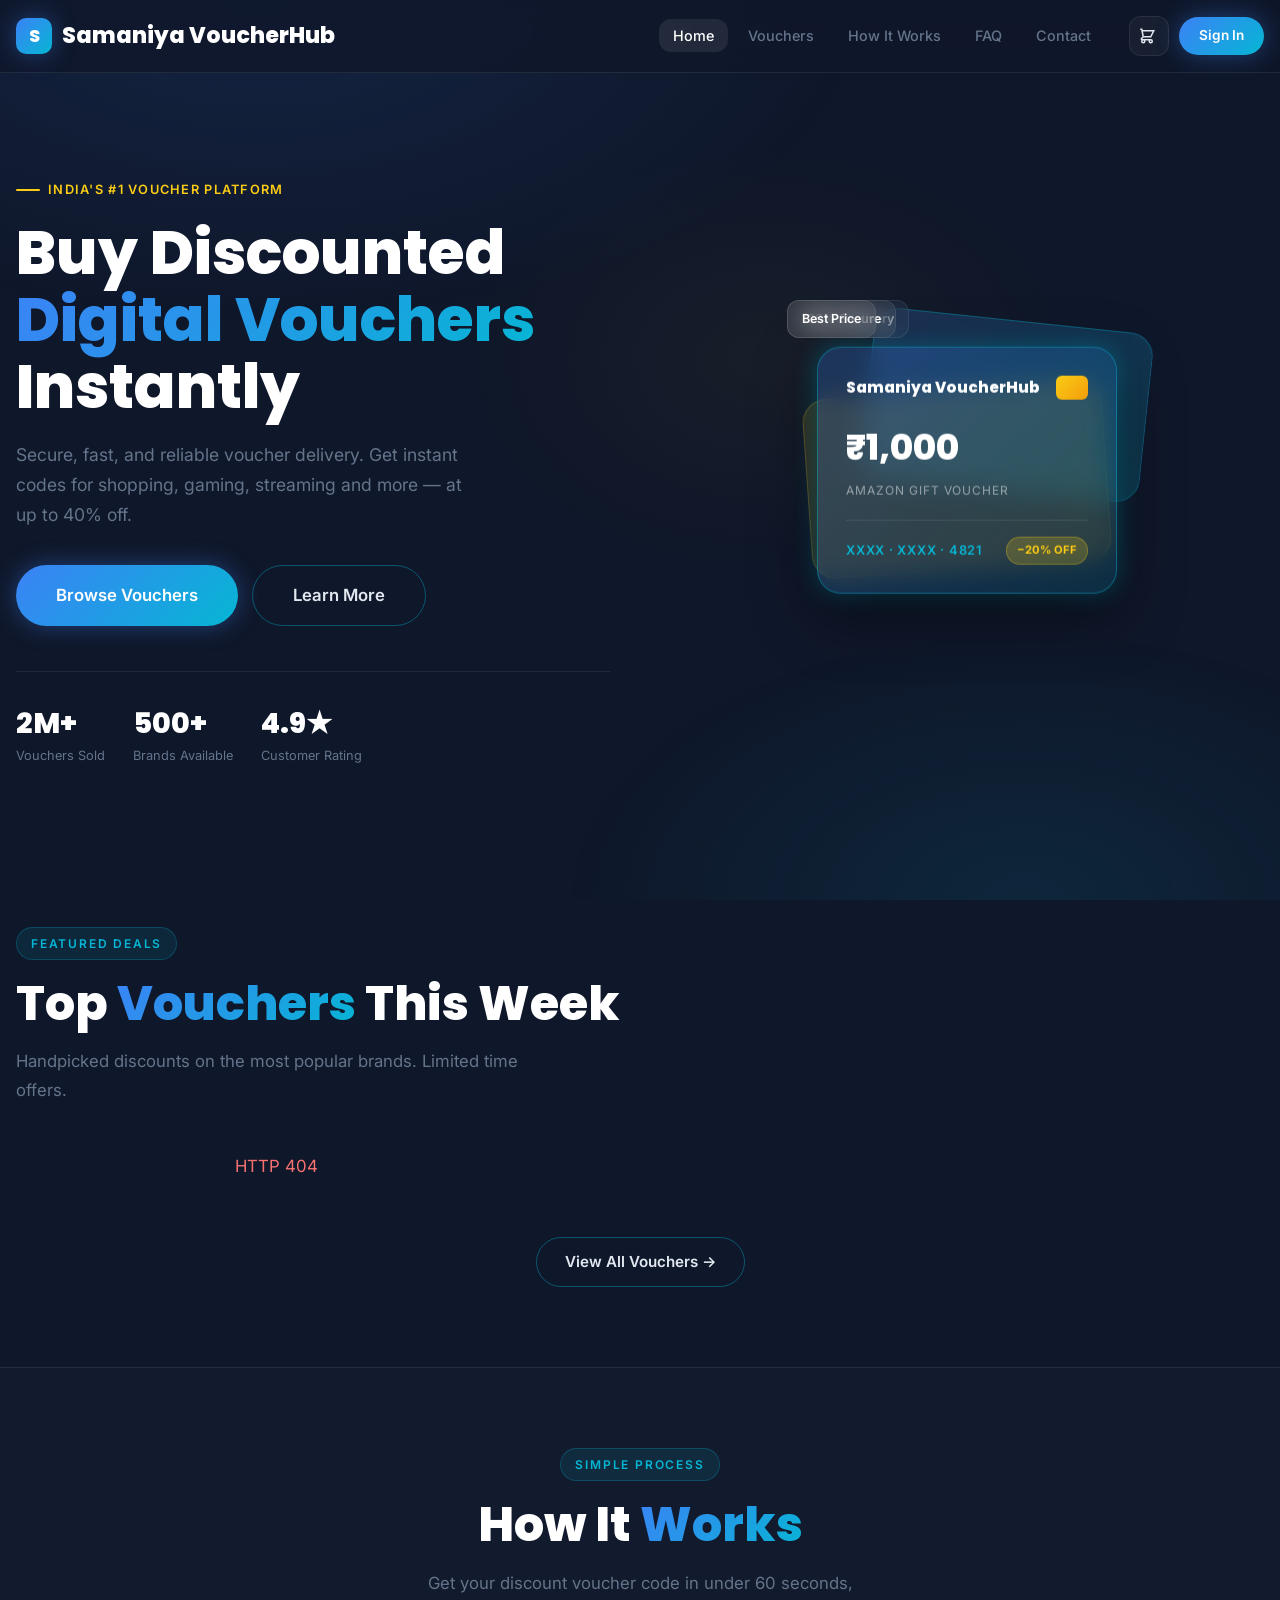
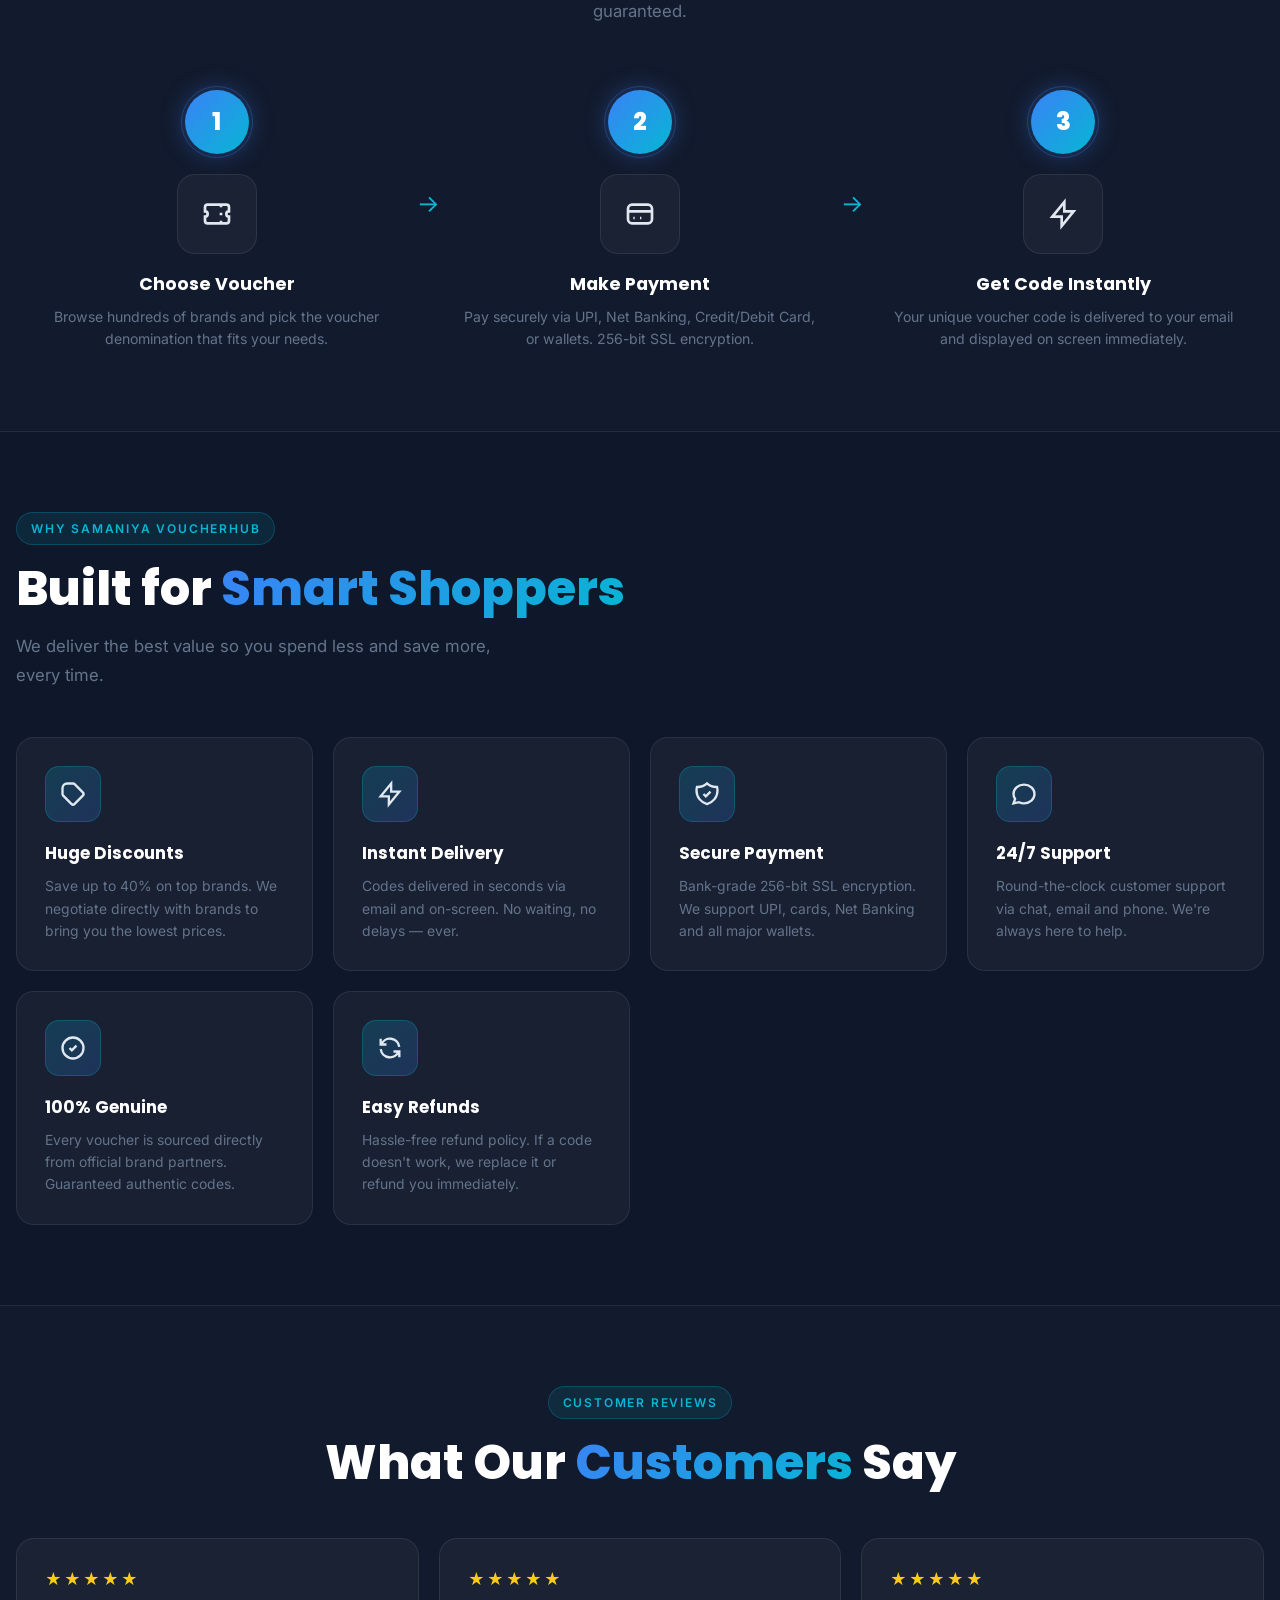
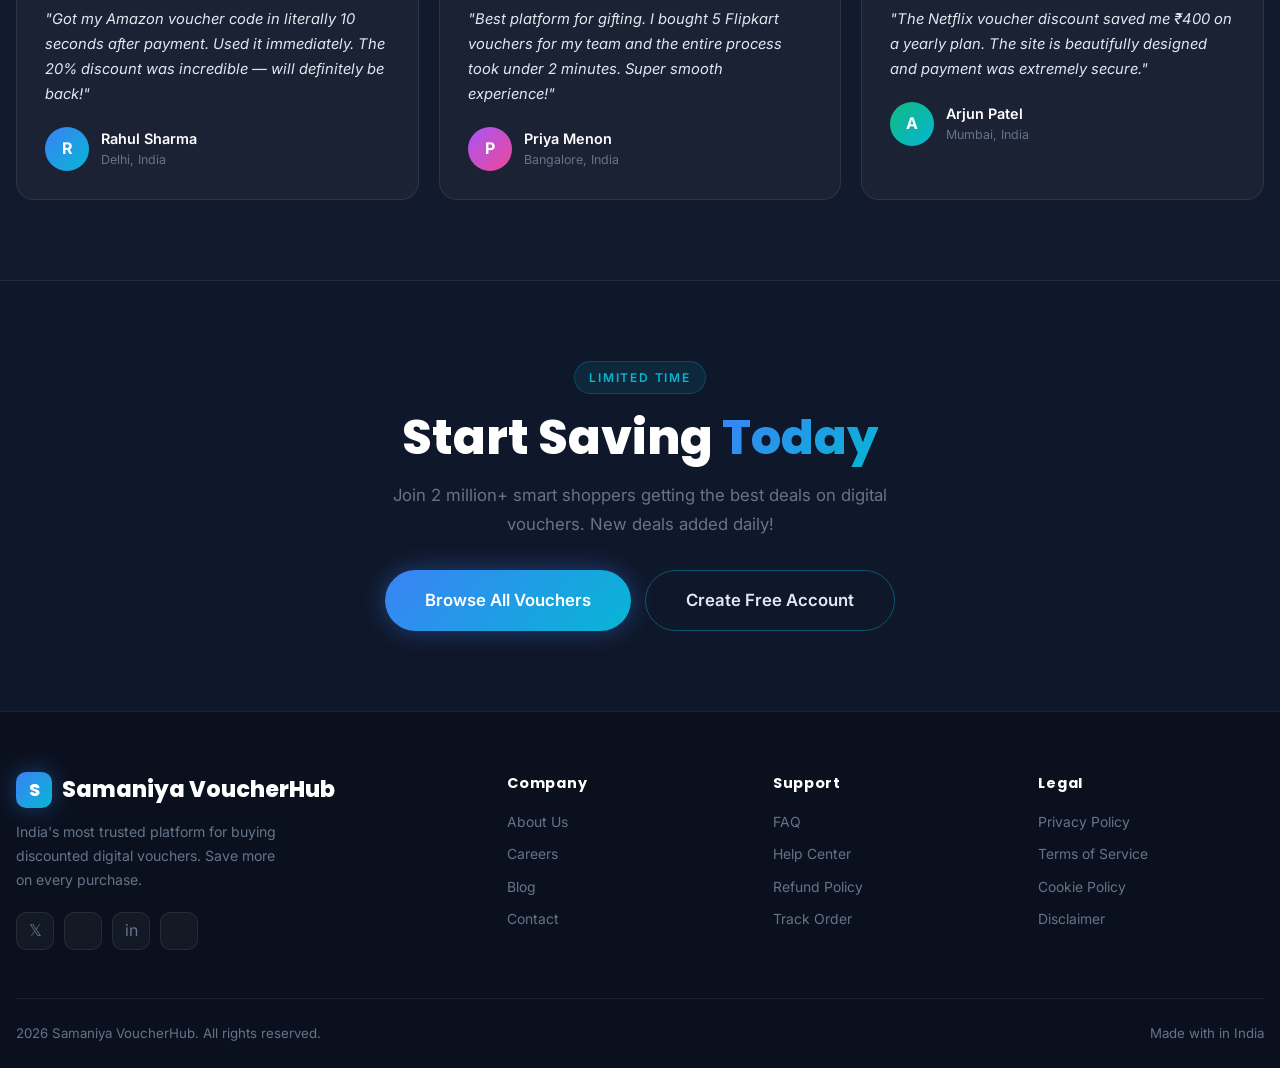
==== commit 9b2c116f: "Bust browser cache by updating script.js version to v13" ====
--- a/frontend/index.html
+++ b/frontend/index.html
@@ -346,6 +346,6 @@
   <span class="toast-msg"></span>
 </div>
 
-<script src="js/script.js?v=12"></script>
+<script src="js/script.js?v=13"></script>
 </body>
 </html>
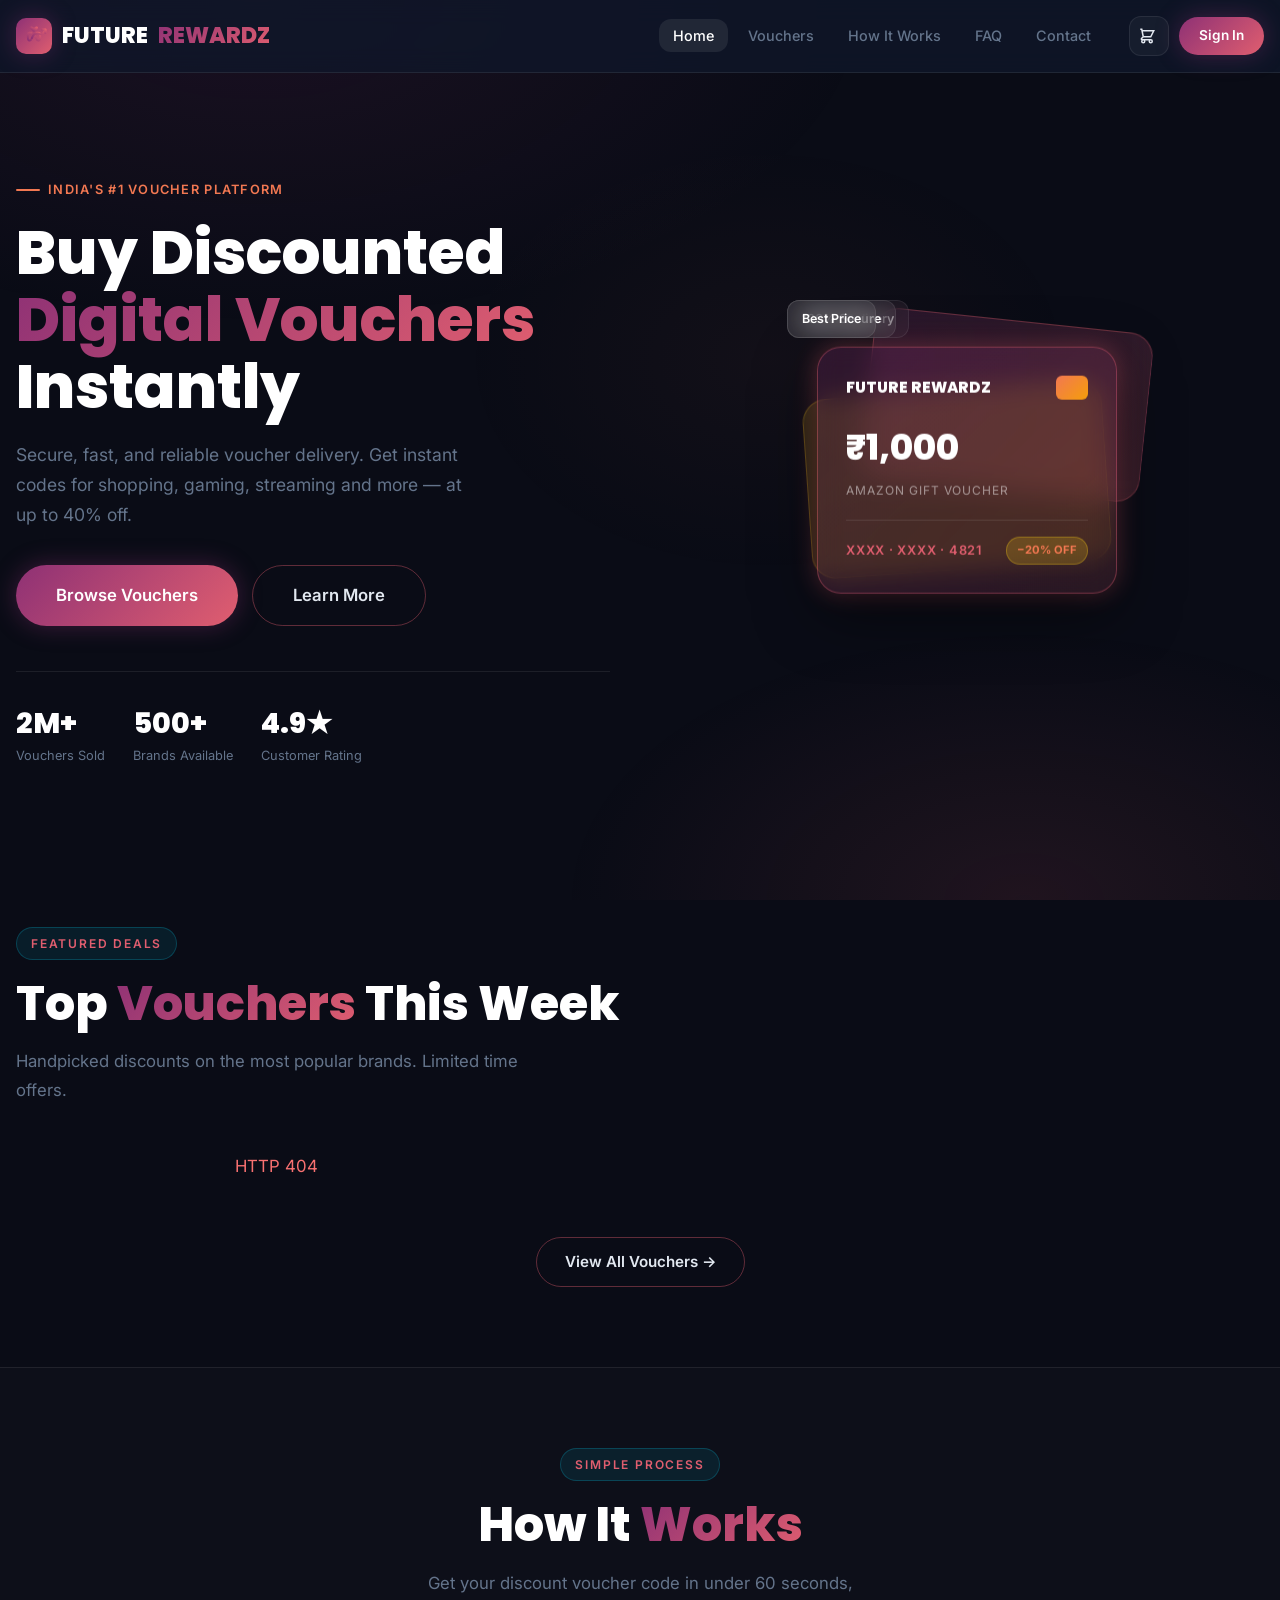
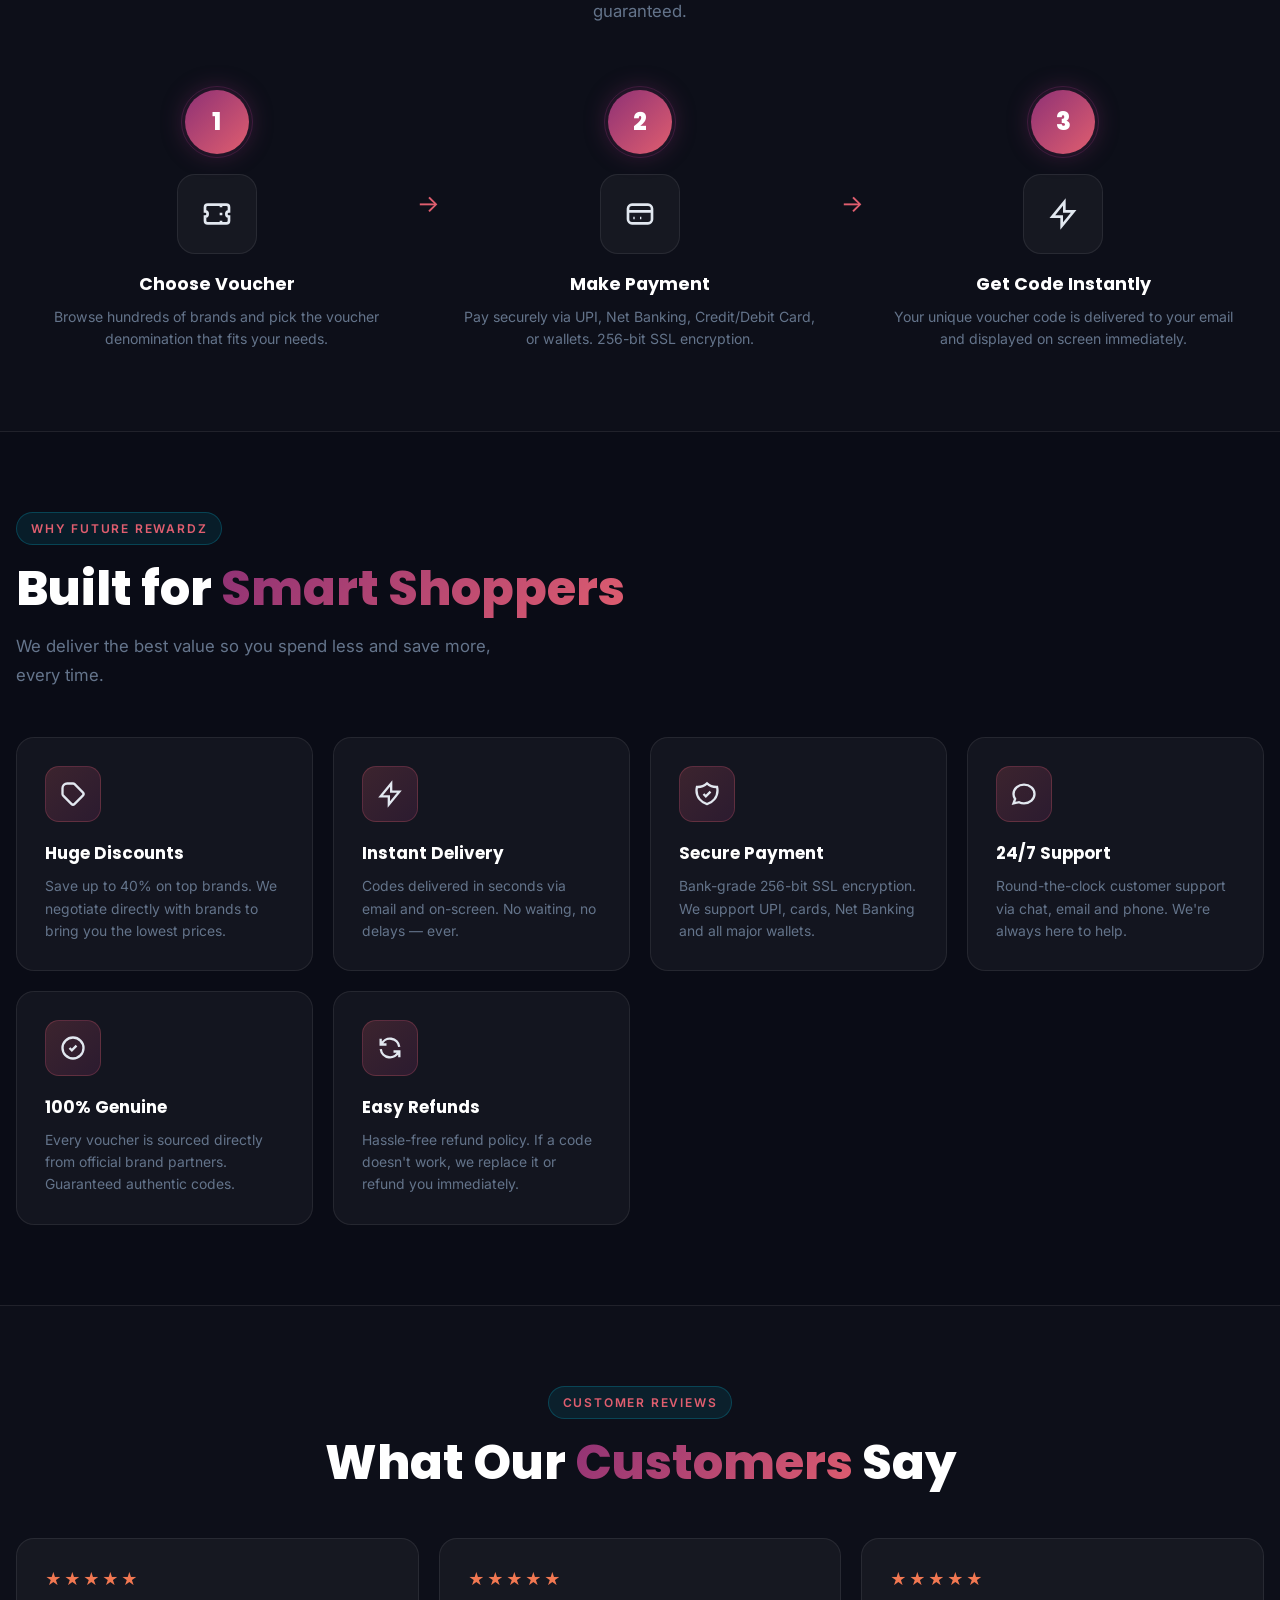
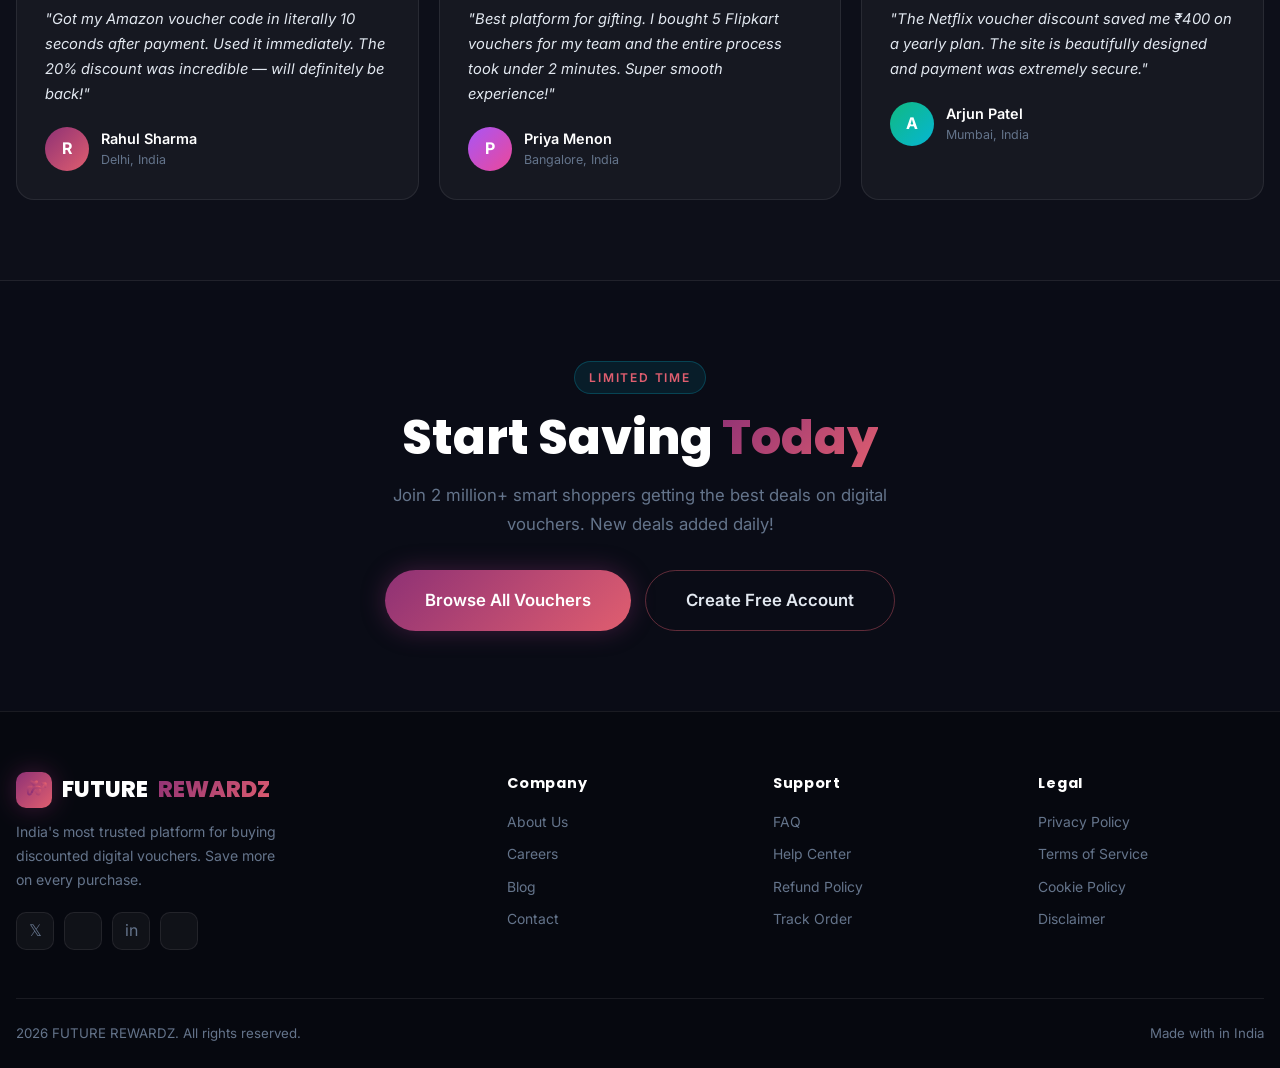
==== commit ee387946: "Rebrand platform to FUTURE REWARDZ and update color palette based on logo" ====
--- a/frontend/index.html
+++ b/frontend/index.html
@@ -3,7 +3,7 @@
 <head>
   <meta charset="UTF-8" />
   <meta name="viewport" content="width=device-width, initial-scale=1.0" />
-  <title>Samaniya VoucherHub — Buy Discounted Digital Vouchers Instantly</title>
+  <title>FUTURE REWARDZ — Buy Discounted Digital Vouchers Instantly</title>
   <link rel="stylesheet" href="css/style.css?v=12" />
 </head>
 <body>
@@ -12,7 +12,20 @@
 <div id="loader">
   <div class="loader-inner">
     <div class="loader-logo">
-      <div class="nav-logo-icon">S</div> Samaniya VoucherHub
+      <div class="nav-logo-icon">
+        <svg viewBox="0 0 100 100" fill="none" xmlns="http://www.w3.org/2000/svg" style="width: 100%; height: 100%; vertical-align: middle;">
+          <defs>
+            <linearGradient id="logo-grad-loader" x1="0%" y1="100%" x2="100%" y2="0%">
+              <stop offset="0%" stop-color="#8e3175" />
+              <stop offset="100%" stop-color="#e05e6f" />
+            </linearGradient>
+          </defs>
+          <path d="M50,33 C45,21 35,26 48,34 C49,35 50,36 50,36 C50,36 51,35 52,34 C65,26 55,21 50,33 Z" stroke="url(#logo-grad-loader)" stroke-width="5" stroke-linejoin="round" />
+          <path d="M43,41 H37 C34,41 33,43 33,46 V55 C33,65 41,65 44,56 C47,47 53,47 56,56 C59,65 67,65 67,55 V46 C67,43 66,41 63,41 H57" stroke="url(#logo-grad-loader)" stroke-width="5.5" stroke-linecap="round" stroke-linejoin="round" />
+          <path d="M44,56 C47,47 52,43 59,43 C67,43 72,52 82,32" stroke="url(#logo-grad-loader)" stroke-width="5.5" stroke-linecap="round" stroke-linejoin="round" />
+          <path d="M72,32 H82 V42" stroke="url(#logo-grad-loader)" stroke-width="5.5" stroke-linecap="round" stroke-linejoin="round" />
+        </svg>
+      </div> FUTURE <span class="text-gradient">REWARDZ</span>
     </div>
     <div class="loader-bar"><div class="loader-bar-fill"></div></div>
   </div>
@@ -25,7 +38,20 @@
 <nav class="navbar">
   <div class="nav-inner">
     <a href="index.html" class="nav-logo">
-      <div class="nav-logo-icon">S</div> Samaniya VoucherHub
+      <div class="nav-logo-icon">
+        <svg viewBox="0 0 100 100" fill="none" xmlns="http://www.w3.org/2000/svg" style="width: 100%; height: 100%; vertical-align: middle;">
+          <defs>
+            <linearGradient id="logo-grad-nav" x1="0%" y1="100%" x2="100%" y2="0%">
+              <stop offset="0%" stop-color="#8e3175" />
+              <stop offset="100%" stop-color="#e05e6f" />
+            </linearGradient>
+          </defs>
+          <path d="M50,33 C45,21 35,26 48,34 C49,35 50,36 50,36 C50,36 51,35 52,34 C65,26 55,21 50,33 Z" stroke="url(#logo-grad-nav)" stroke-width="5" stroke-linejoin="round" />
+          <path d="M43,41 H37 C34,41 33,43 33,46 V55 C33,65 41,65 44,56 C47,47 53,47 56,56 C59,65 67,65 67,55 V46 C67,43 66,41 63,41 H57" stroke="url(#logo-grad-nav)" stroke-width="5.5" stroke-linecap="round" stroke-linejoin="round" />
+          <path d="M44,56 C47,47 52,43 59,43 C67,43 72,52 82,32" stroke="url(#logo-grad-nav)" stroke-width="5.5" stroke-linecap="round" stroke-linejoin="round" />
+          <path d="M72,32 H82 V42" stroke="url(#logo-grad-nav)" stroke-width="5.5" stroke-linecap="round" stroke-linejoin="round" />
+        </svg>
+      </div> FUTURE <span class="text-gradient">REWARDZ</span>
     </a>
 
     <ul class="nav-links">
@@ -109,7 +135,7 @@
       <!-- Main floating voucher card -->
       <div class="hero-main-card">
         <div class="hero-card-top">
-          <div class="hero-card-logo">Samaniya VoucherHub</div>
+          <div class="hero-card-logo">FUTURE REWARDZ</div>
           <div class="hero-card-chip"></div>
         </div>
         <div class="hero-card-amount">₹1,000</div>
@@ -193,7 +219,7 @@
 <!-- ── WHY CHOOSE US ─────────────────────────────────────── -->
 <section class="features-section">
   <div class="section-header reveal">
-    <div class="section-label"> Why Samaniya VoucherHub</div>
+    <div class="section-label"> Why FUTURE REWARDZ</div>
     <h2 class="section-title">Built for <span class="text-gradient">Smart Shoppers</span></h2>
     <p class="section-subtitle">We deliver the best value so you spend less and save more, every time.</p>
   </div>
@@ -301,7 +327,20 @@
     <div class="footer-top">
       <div class="footer-brand">
         <div class="nav-logo" style="margin-bottom:12px;">
-          <div class="nav-logo-icon">S</div> Samaniya VoucherHub
+          <div class="nav-logo-icon">
+            <svg viewBox="0 0 100 100" fill="none" xmlns="http://www.w3.org/2000/svg" style="width: 100%; height: 100%; vertical-align: middle;">
+              <defs>
+                <linearGradient id="logo-grad-footer" x1="0%" y1="100%" x2="100%" y2="0%">
+                  <stop offset="0%" stop-color="#8e3175" />
+                  <stop offset="100%" stop-color="#e05e6f" />
+                </linearGradient>
+              </defs>
+              <path d="M50,33 C45,21 35,26 48,34 C49,35 50,36 50,36 C50,36 51,35 52,34 C65,26 55,21 50,33 Z" stroke="url(#logo-grad-footer)" stroke-width="5" stroke-linejoin="round" />
+              <path d="M43,41 H37 C34,41 33,43 33,46 V55 C33,65 41,65 44,56 C47,47 53,47 56,56 C59,65 67,65 67,55 V46 C67,43 66,41 63,41 H57" stroke="url(#logo-grad-footer)" stroke-width="5.5" stroke-linecap="round" stroke-linejoin="round" />
+              <path d="M44,56 C47,47 52,43 59,43 C67,43 72,52 82,32" stroke="url(#logo-grad-footer)" stroke-width="5.5" stroke-linecap="round" stroke-linejoin="round" />
+              <path d="M72,32 H82 V42" stroke="url(#logo-grad-footer)" stroke-width="5.5" stroke-linecap="round" stroke-linejoin="round" />
+            </svg>
+          </div> FUTURE <span class="text-gradient">REWARDZ</span>
         </div>
         <p>India's most trusted platform for buying discounted digital vouchers. Save more on every purchase.</p>
         <div class="footer-social">
@@ -334,7 +373,7 @@
       </div>
     </div>
     <div class="footer-bottom">
-      <span> 2026 Samaniya VoucherHub. All rights reserved.</span>
+      <span> 2026 FUTURE REWARDZ. All rights reserved.</span>
       <span>Made with  in India</span>
     </div>
   </div>
--- a/frontend/css/style.css
+++ b/frontend/css/style.css
@@ -7,25 +7,25 @@
 
 /* ── CSS Custom Properties ───────────────────────────────── */
 :root {
-  --deep-blue:    #0F172A;
-  --navy:         #0d1526;
-  --electric:     #3B82F6;
-  --cyan:         #06B6D4;
-  --yellow:       #FACC15;
-  --pink:         #F472B6;
+  --deep-blue:    #0a0c16;
+  --navy:         #121528;
+  --electric:     #8e3175;
+  --cyan:         #e05e6f;
+  --yellow:       #f27852;
+  --pink:         #e05e6f;
   --surface:      rgba(255,255,255,0.04);
   --surface-h:    rgba(255,255,255,0.08);
   --border:       rgba(255,255,255,0.08);
-  --border-h:     rgba(6,182,212,0.4);
+  --border-h:     rgba(224,94,111,0.4);
   --text:         #E2E8F0;
   --muted:        #64748B;
   --radius-sm:    12px;
   --radius:       18px;
   --radius-lg:    24px;
   --shadow:       0 8px 32px rgba(0,0,0,0.4);
-  --glow-blue:    0 0 24px rgba(59,130,246,0.4);
-  --glow-cyan:    0 0 24px rgba(6,182,212,0.4);
-  --glow-yellow:  0 0 24px rgba(250,204,21,0.4);
+  --glow-blue:    0 0 24px rgba(142,49,117,0.4);
+  --glow-cyan:    0 0 24px rgba(224,94,111,0.4);
+  --glow-yellow:  0 0 24px rgba(242,120,82,0.4);
   --transition:   0.3s cubic-bezier(0.4,0,0.2,1);
   --font-display: 'Poppins', sans-serif;
   --font-body:    'Inter', sans-serif;
@@ -51,9 +51,9 @@
   position: fixed;
   inset: 0;
   background:
-    radial-gradient(ellipse 80% 60% at 20% 0%, rgba(59,130,246,0.12) 0%, transparent 60%),
-    radial-gradient(ellipse 60% 50% at 80% 100%, rgba(6,182,212,0.10) 0%, transparent 60%),
-    radial-gradient(ellipse 40% 40% at 60% 40%, rgba(250,204,21,0.04) 0%, transparent 60%);
+    radial-gradient(ellipse 80% 60% at 20% 0%, rgba(142,49,117,0.12) 0%, transparent 60%),
+    radial-gradient(ellipse 60% 50% at 80% 100%, rgba(224,94,111,0.10) 0%, transparent 60%),
+    radial-gradient(ellipse 40% 40% at 60% 40%, rgba(242,120,82,0.04) 0%, transparent 60%);
   pointer-events: none;
   z-index: 0;
 }
@@ -140,7 +140,7 @@
 }
 .btn-primary:hover {
   transform: translateY(-2px);
-  box-shadow: 0 0 36px rgba(59,130,246,0.6);
+  box-shadow: 0 0 36px rgba(142,49,117,0.6);
 }
 
 .btn-outline {
@@ -376,8 +376,8 @@
 }
 .hero-card-bg:nth-child(1) {
   width: 280px; height: 170px;
-  background: linear-gradient(135deg, rgba(59,130,246,0.2), rgba(6,182,212,0.2));
-  border: 1px solid rgba(6,182,212,0.3);
+  background: linear-gradient(135deg, rgba(142,49,117,0.2), rgba(224,94,111,0.2));
+  border: 1px solid rgba(224,94,111,0.3);
   top: 20px; right: 0;
   backdrop-filter: blur(10px);
   transform: rotate(6deg);
@@ -396,8 +396,8 @@
   top: 50%; left: 50%;
   transform: translate(-50%, -50%);
   width: 300px;
-  background: linear-gradient(135deg, rgba(59,130,246,0.25), rgba(6,182,212,0.15));
-  border: 1px solid rgba(6,182,212,0.4);
+  background: linear-gradient(135deg, rgba(142,49,117,0.25), rgba(224,94,111,0.15));
+  border: 1px solid rgba(224,94,111,0.4);
   border-radius: var(--radius-lg);
   padding: 28px;
   backdrop-filter: blur(12px);
@@ -535,20 +535,20 @@
 
 /* Card color themes */
 .vc-blue {
-  background: linear-gradient(135deg, rgba(59,130,246,0.18) 0%, rgba(6,182,212,0.12) 100%);
-}
-.vc-blue:hover { box-shadow: 0 20px 60px rgba(59,130,246,0.3), var(--glow-blue); }
-.vc-blue::before { background: linear-gradient(135deg, rgba(59,130,246,0.05), transparent); }
+  background: linear-gradient(135deg, rgba(142,49,117,0.18) 0%, rgba(224,94,111,0.12) 100%);
+}
+.vc-blue:hover { box-shadow: 0 20px 60px rgba(142,49,117,0.3), var(--glow-blue); }
+.vc-blue::before { background: linear-gradient(135deg, rgba(142,49,117,0.05), transparent); }
 
 .vc-purple {
-  background: linear-gradient(135deg, rgba(168,85,247,0.18) 0%, rgba(59,130,246,0.12) 100%);
+  background: linear-gradient(135deg, rgba(168,85,247,0.18) 0%, rgba(142,49,117,0.12) 100%);
 }
 .vc-purple:hover { box-shadow: 0 20px 60px rgba(168,85,247,0.3); }
 
 .vc-cyan {
-  background: linear-gradient(135deg, rgba(6,182,212,0.18) 0%, rgba(16,185,129,0.12) 100%);
-}
-.vc-cyan:hover { box-shadow: 0 20px 60px rgba(6,182,212,0.3), var(--glow-cyan); }
+  background: linear-gradient(135deg, rgba(224,94,111,0.18) 0%, rgba(16,185,129,0.12) 100%);
+}
+.vc-cyan:hover { box-shadow: 0 20px 60px rgba(224,94,111,0.3), var(--glow-cyan); }
 
 .vc-yellow {
   background: linear-gradient(135deg, rgba(250,204,21,0.18) 0%, rgba(245,158,11,0.12) 100%);
@@ -561,7 +561,7 @@
 .vc-pink:hover { box-shadow: 0 20px 60px rgba(244,114,182,0.3); }
 
 .vc-green {
-  background: linear-gradient(135deg, rgba(16,185,129,0.18) 0%, rgba(6,182,212,0.12) 100%);
+  background: linear-gradient(135deg, rgba(16,185,129,0.18) 0%, rgba(224,94,111,0.12) 100%);
 }
 .vc-green:hover { box-shadow: 0 20px 60px rgba(16,185,129,0.3); }
 
@@ -725,7 +725,7 @@
   position: absolute;
   inset: -4px;
   border-radius: 50%;
-  border: 1px solid rgba(59,130,246,0.3);
+  border: 1px solid rgba(142,49,117,0.3);
 }
 
 .hiw-icon-wrap {
@@ -780,8 +780,8 @@
 .feature-icon {
   width: 56px; height: 56px;
   border-radius: 14px;
-  background: linear-gradient(135deg, rgba(6,182,212,0.2), rgba(59,130,246,0.2));
-  border: 1px solid rgba(6,182,212,0.25);
+  background: linear-gradient(135deg, rgba(224,94,111,0.2), rgba(142,49,117,0.2));
+  border: 1px solid rgba(224,94,111,0.25);
   display: grid;
   place-items: center;
   font-size: 1.5rem;
@@ -877,7 +877,7 @@
   transition: var(--transition);
   color: var(--muted);
 }
-.social-btn:hover { border-color: var(--cyan); color: var(--cyan); background: rgba(6,182,212,0.1); }
+.social-btn:hover { border-color: var(--cyan); color: var(--cyan); background: rgba(224,94,111,0.1); }
 
 .footer-col h4 {
   font-family: var(--font-display);
@@ -1133,7 +1133,7 @@
 }
 .pay-method:hover, .pay-method.selected {
   border-color: var(--cyan);
-  background: rgba(6,182,212,0.06);
+  background: rgba(224,94,111,0.06);
 }
 .pay-method input[type="radio"] { accent-color: var(--cyan); width: 18px; height: 18px; }
 .pay-method-icon { font-size: 1.4rem; }
@@ -1259,8 +1259,8 @@
 .faq-icon {
   width: 28px; height: 28px;
   border-radius: 8px;
-  background: rgba(6,182,212,0.1);
-  border: 1px solid rgba(6,182,212,0.2);
+  background: rgba(224,94,111,0.1);
+  border: 1px solid rgba(224,94,111,0.2);
   display: grid;
   place-items: center;
   font-size: 0.9rem;
@@ -1268,7 +1268,7 @@
   flex-shrink: 0;
   transition: transform 0.3s;
 }
-.faq-item.open .faq-icon { transform: rotate(45deg); background: rgba(6,182,212,0.2); }
+.faq-item.open .faq-icon { transform: rotate(45deg); background: rgba(224,94,111,0.2); }
 
 .faq-a {
   max-height: 0;
@@ -1296,8 +1296,8 @@
 .contact-icon {
   width: 48px; height: 48px;
   border-radius: 14px;
-  background: rgba(6,182,212,0.1);
-  border: 1px solid rgba(6,182,212,0.25);
+  background: rgba(224,94,111,0.1);
+  border: 1px solid rgba(224,94,111,0.25);
   display: grid;
   place-items: center;
   font-size: 1.2rem;
@@ -1608,10 +1608,28 @@
   align-items: center;
 }
 .autocomplete-item:hover {
-  background: linear-gradient(90deg, rgba(6,182,212,0.2), transparent);
+  background: linear-gradient(90deg, rgba(224,94,111,0.2), transparent);
   color: var(--cyan);
   padding-left: 28px;
 }
 .autocomplete-item:last-child { border-bottom: none; }
 
-
+/* --- Checkout Spinner --- */
+@keyframes spin {
+  0% { transform: rotate(0deg); }
+  100% { transform: rotate(360deg); }
+}
+.btn-spinner {
+  border: 2.5px solid rgba(255,255,255,0.2);
+  border-top: 2.5px solid #fff;
+  border-radius: 50%;
+  width: 16px;
+  height: 16px;
+  display: inline-block;
+  animation: spin 0.8s linear infinite;
+  margin-right: 8px;
+  vertical-align: middle;
+}
+
+
+
